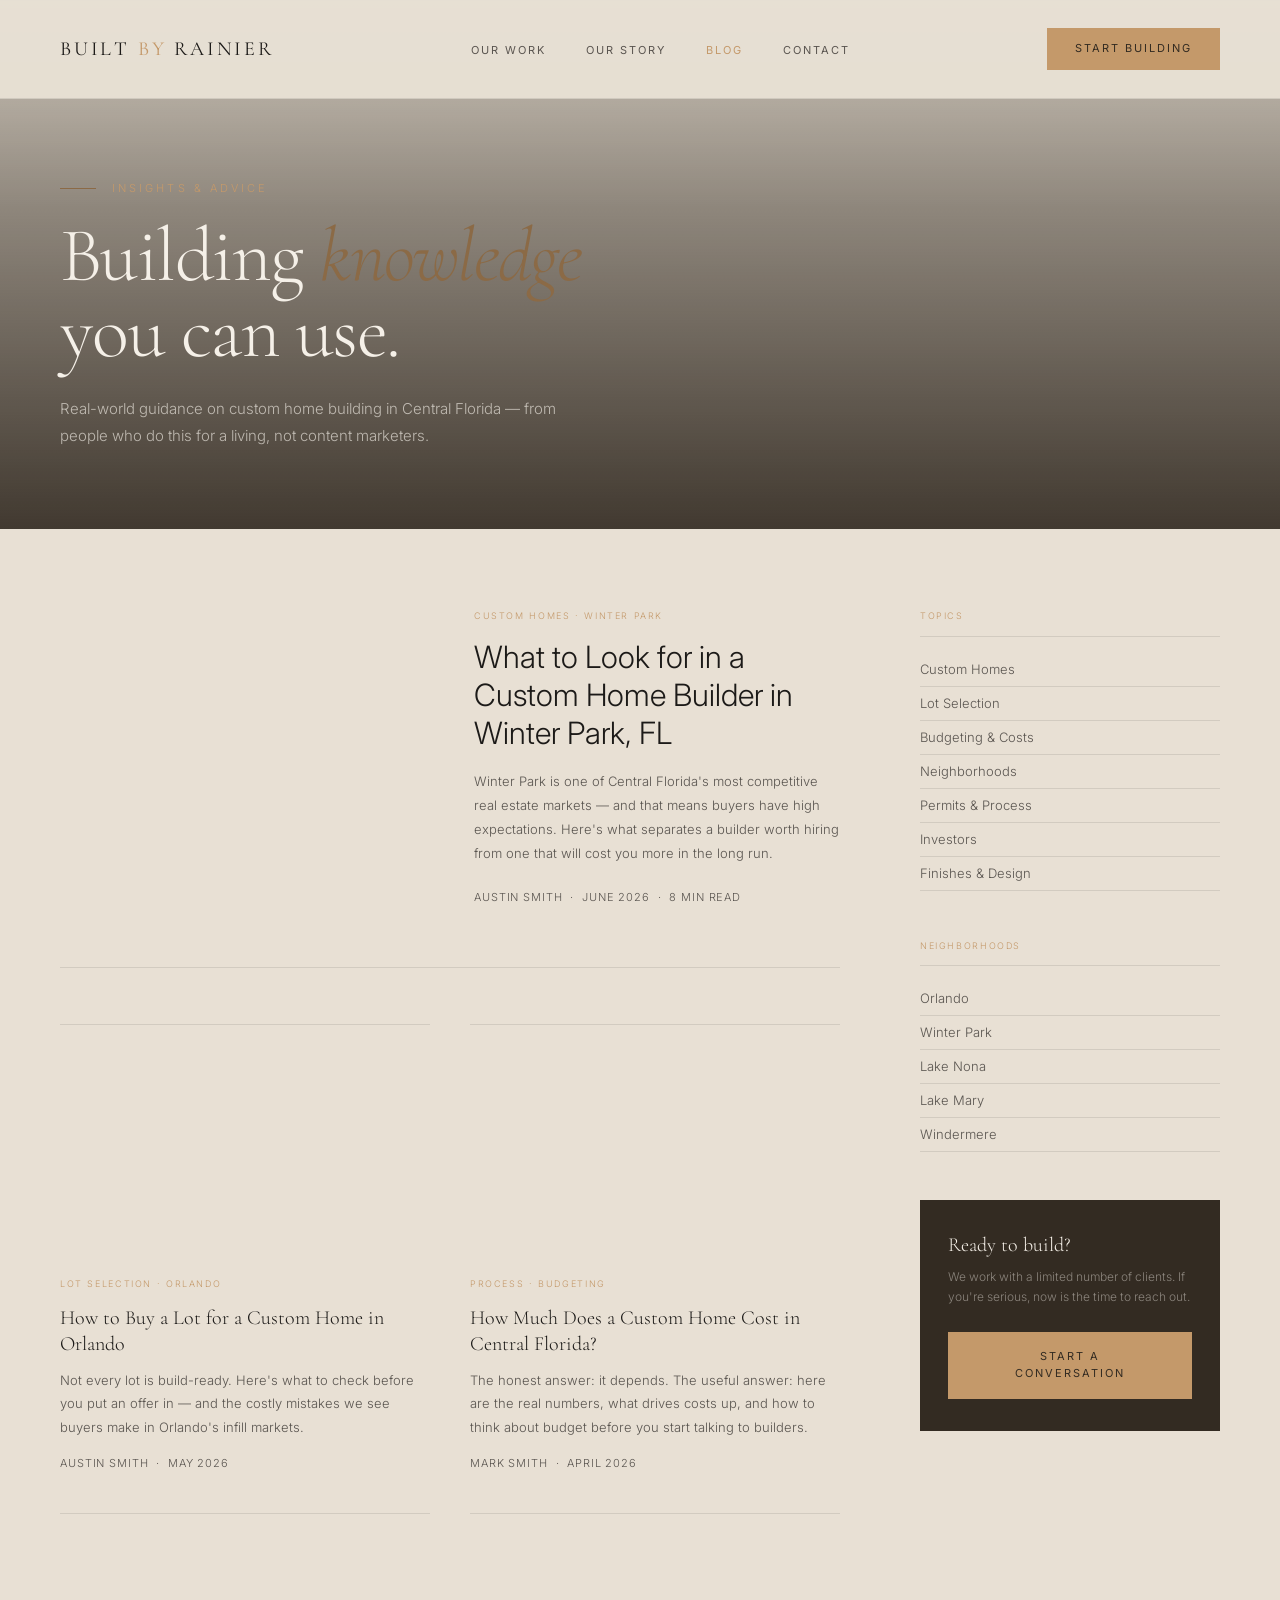
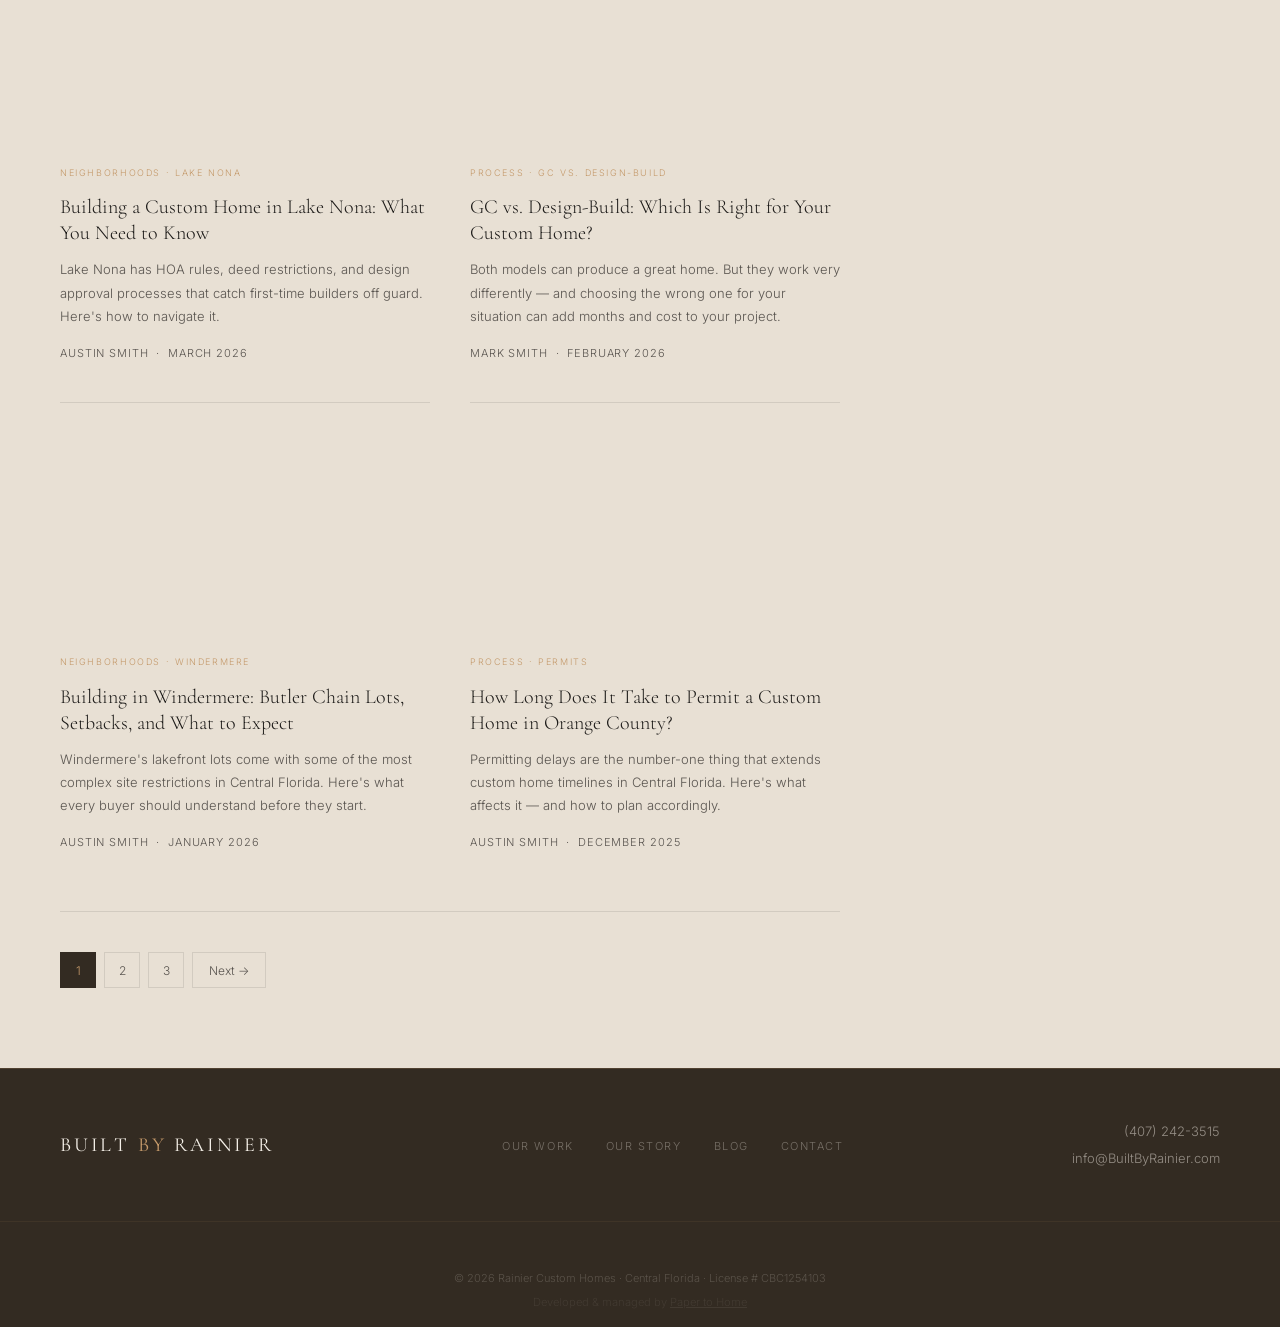
==== blog/index.html @ 2b61df4e "Footer credit: Developed & managed by Paper to Home Co-Authored-By: Claude Opus 5.5 <noreply@anthrop" ====
<!DOCTYPE html>
<html lang="en">
<head>
  <meta charset="UTF-8" />
  <meta name="robots" content="noindex" />
  <meta name="viewport" content="width=device-width, initial-scale=1.0" />
  <title>Blog | Rainier Custom Homes — Custom Home Building in Central Florida</title>
  <meta name="description" content="Expert insights on custom home building in Orlando, Winter Park, Lake Nona, Lake Mary, and Windermere. From lot selection to finish choices — real advice from real builders." />
  <link rel="preconnect" href="https://fonts.googleapis.com" />
  <link rel="preconnect" href="https://fonts.gstatic.com" crossorigin />
  <link href="https://fonts.googleapis.com/css2?family=Cormorant+Garamond:ital,wght@0,300;0,400;0,600;1,300;1,400&family=Inter:wght@300;400;500&display=swap" rel="stylesheet" />
  <link rel="stylesheet" href="../css/style.css" />
  <style>
    .hero-page {
      background-image:
        linear-gradient(to top,
          rgba(51,43,34,0.92) 0%,
          rgba(51,43,34,0.5) 60%,
          rgba(51,43,34,0.12) 100%),
        url('https://images.unsplash.com/photo-1583608205776-bfd35f0d9f83?auto=format&fit=crop&w=1920&q=80');
      min-height: 48vh;
    }

    /* Blog layout */
    .blog-main {
      background: var(--bg);
      padding: 80px 60px;
      display: grid;
      grid-template-columns: 1fr 300px;
      gap: 80px;
      align-items: start;
    }

    /* Posts */
    .post-featured {
      border-bottom: 1px solid var(--rule);
      padding-bottom: 60px;
      margin-bottom: 56px;
      display: grid;
      grid-template-columns: 1fr 1fr;
      gap: 48px;
      align-items: center;
    }

    .post-featured-img {
      aspect-ratio: 4/3;
      background-size: cover;
      background-position: center;
    }

    .post-cat {
      font-size: 9px;
      letter-spacing: .18em;
      text-transform: uppercase;
      color: var(--gold);
      margin-bottom: 14px;
    }

    .post-title {
      font-size: clamp(22px, 2.4vw, 32px);
      font-weight: 300;
      color: var(--ink);
      line-height: 1.25;
      margin-bottom: 16px;
      text-decoration: none;
      display: block;
      transition: color 0.2s;
    }

    .post-title:hover { color: var(--gold); }

    .post-excerpt {
      font-size: 13px;
      font-weight: 300;
      color: var(--ink-mid);
      line-height: 1.85;
      margin-bottom: 24px;
    }

    .post-meta {
      font-size: 11px;
      letter-spacing: .08em;
      text-transform: uppercase;
      color: var(--ink-mid);
    }

    /* Post grid */
    .posts-grid {
      display: grid;
      grid-template-columns: 1fr 1fr;
      gap: 40px;
    }

    .post-card {
      border-top: 1px solid var(--rule);
      padding-top: 24px;
    }

    .post-card-img {
      aspect-ratio: 16/9;
      background-size: cover;
      background-position: center;
      margin-bottom: 20px;
    }

    .post-card-title {
      font-size: 20px;
      font-weight: 300;
      color: var(--ink);
      line-height: 1.3;
      text-decoration: none;
      display: block;
      margin-bottom: 12px;
      font-family: 'Cormorant Garamond', serif;
      transition: color 0.2s;
    }

    .post-card-title:hover { color: var(--gold); }

    .post-card-excerpt {
      font-size: 13px;
      font-weight: 300;
      color: var(--ink-mid);
      line-height: 1.8;
      margin-bottom: 16px;
    }

    /* Sidebar */
    .sidebar {
      position: sticky;
      top: 100px;
    }

    .sidebar-section {
      margin-bottom: 48px;
    }

    .sidebar-label {
      font-size: 9px;
      letter-spacing: .18em;
      text-transform: uppercase;
      color: var(--gold);
      margin-bottom: 16px;
      padding-bottom: 12px;
      border-bottom: 1px solid var(--rule);
    }

    .sidebar-link {
      display: block;
      font-size: 13px;
      font-weight: 300;
      color: var(--ink-mid);
      text-decoration: none;
      line-height: 1;
      padding: 10px 0;
      border-bottom: 1px solid var(--rule);
      transition: color 0.2s;
    }

    .sidebar-link:hover { color: var(--gold); }

    .sidebar-cta {
      background: var(--dark);
      padding: 32px 28px;
    }

    .sidebar-cta p {
      font-size: 20px;
      font-weight: 300;
      font-family: 'Cormorant Garamond', serif;
      color: var(--ink-lt);
      line-height: 1.35;
      margin-bottom: 8px;
    }

    .sidebar-cta small {
      font-size: 12px;
      font-weight: 300;
      color: rgba(245,240,232,0.45);
      line-height: 1.7;
      display: block;
      margin-bottom: 24px;
    }

    /* Pagination */
    .pagination {
      display: flex;
      gap: 8px;
      margin-top: 60px;
      padding-top: 40px;
      border-top: 1px solid var(--rule);
    }

    .page-btn {
      width: 36px;
      height: 36px;
      display: flex;
      align-items: center;
      justify-content: center;
      font-size: 12px;
      font-family: 'Inter', sans-serif;
      border: 1px solid var(--rule);
      background: transparent;
      color: var(--ink-mid);
      cursor: pointer;
      text-decoration: none;
      transition: all 0.2s;
    }

    .page-btn.active,
    .page-btn:hover { background: var(--dark); color: var(--gold); border-color: var(--dark); }

    @media (max-width: 960px) {
      .blog-main { grid-template-columns: 1fr; padding: 60px 24px; gap: 60px; }
      .post-featured { grid-template-columns: 1fr; }
      .sidebar { position: static; }
    }

    @media (max-width: 600px) {
      .posts-grid { grid-template-columns: 1fr; }
    }
  </style>
</head>
<body>

  <!-- NAV -->
  <nav id="nav" class="solid">
    <a href="../index.html" class="nav-logo nav-logo--dark">Built <span>by</span> Rainier</a>
    <ul class="nav-links nav-links--dark">
      <li><a href="../work.html">Our Work</a></li>
      <li><a href="../story.html">Our Story</a></li>
      <li><a href="index.html" style="color:var(--gold);">Blog</a></li>
      <li><a href="../contact.html">Contact</a></li>
    </ul>
    <a href="../contact.html" class="nav-cta">Start Building</a>
  </nav>

  <!-- HERO -->
  <section class="hero-page">
    <p class="hero-eyebrow">Insights &amp; Advice</p>
    <h1 class="hero-headline">Building <em>knowledge</em><br />you can use.</h1>
    <p class="hero-sub" style="max-width:520px;">Real-world guidance on custom home building in Central Florida — from people who do this for a living, not content marketers.</p>
  </section>

  <!-- BLOG MAIN -->
  <div class="blog-main">
    <div class="posts-column">

      <!-- FEATURED POST -->
      <div class="post-featured">
        <div class="post-featured-img" style="background-image:url('https://images.unsplash.com/photo-1582268611958-ebfd161ef9cf?auto=format&fit=crop&w=800&q=80');"></div>
        <div>
          <p class="post-cat">Custom Homes · Winter Park</p>
          <a class="post-title" href="custom-home-builder-winter-park-florida.html">What to Look for in a Custom Home Builder in Winter Park, FL</a>
          <p class="post-excerpt">Winter Park is one of Central Florida's most competitive real estate markets — and that means buyers have high expectations. Here's what separates a builder worth hiring from one that will cost you more in the long run.</p>
          <p class="post-meta">Austin Smith &nbsp;·&nbsp; June 2026 &nbsp;·&nbsp; 8 min read</p>
        </div>
      </div>

      <!-- POST GRID -->
      <div class="posts-grid">

        <div class="post-card">
          <div class="post-card-img" style="background-image:url('https://images.unsplash.com/photo-1647579350687-d409523aabcc?auto=format&fit=crop&w=700&q=80');"></div>
          <p class="post-cat">Lot Selection · Orlando</p>
          <a class="post-card-title" href="how-to-buy-a-lot-for-custom-home-orlando.html">How to Buy a Lot for a Custom Home in Orlando</a>
          <p class="post-card-excerpt">Not every lot is build-ready. Here's what to check before you put an offer in — and the costly mistakes we see buyers make in Orlando's infill markets.</p>
          <p class="post-meta" style="font-size:11px; color:var(--ink-mid);">Austin Smith &nbsp;·&nbsp; May 2026</p>
        </div>

        <div class="post-card">
          <div class="post-card-img" style="background-image:url('https://images.unsplash.com/photo-1524431144429-03fdd30eee26?auto=format&fit=crop&w=700&q=80');"></div>
          <p class="post-cat">Process · Budgeting</p>
          <a class="post-card-title" href="how-much-does-custom-home-cost-central-florida.html">How Much Does a Custom Home Cost in Central Florida?</a>
          <p class="post-card-excerpt">The honest answer: it depends. The useful answer: here are the real numbers, what drives costs up, and how to think about budget before you start talking to builders.</p>
          <p class="post-meta" style="font-size:11px; color:var(--ink-mid);">Mark Smith &nbsp;·&nbsp; April 2026</p>
        </div>

        <div class="post-card">
          <div class="post-card-img" style="background-image:url('https://images.unsplash.com/photo-1583608205776-bfd35f0d9f83?auto=format&fit=crop&w=700&q=80');"></div>
          <p class="post-cat">Neighborhoods · Lake Nona</p>
          <a class="post-card-title" href="building-custom-home-lake-nona-florida.html">Building a Custom Home in Lake Nona: What You Need to Know</a>
          <p class="post-card-excerpt">Lake Nona has HOA rules, deed restrictions, and design approval processes that catch first-time builders off guard. Here's how to navigate it.</p>
          <p class="post-meta" style="font-size:11px; color:var(--ink-mid);">Austin Smith &nbsp;·&nbsp; March 2026</p>
        </div>

        <div class="post-card">
          <div class="post-card-img" style="background-image:url('https://images.unsplash.com/photo-1647579350413-a6ada4e480ed?auto=format&fit=crop&w=700&q=80');"></div>
          <p class="post-cat">Process · GC vs. Design-Build</p>
          <a class="post-card-title" href="gc-vs-design-build-custom-home-florida.html">GC vs. Design-Build: Which Is Right for Your Custom Home?</a>
          <p class="post-card-excerpt">Both models can produce a great home. But they work very differently — and choosing the wrong one for your situation can add months and cost to your project.</p>
          <p class="post-meta" style="font-size:11px; color:var(--ink-mid);">Mark Smith &nbsp;·&nbsp; February 2026</p>
        </div>

        <div class="post-card">
          <div class="post-card-img" style="background-image:url('https://images.unsplash.com/photo-1582268611958-ebfd161ef9cf?auto=format&fit=crop&w=700&q=80');"></div>
          <p class="post-cat">Neighborhoods · Windermere</p>
          <a class="post-card-title" href="custom-home-builder-windermere-florida.html">Building in Windermere: Butler Chain Lots, Setbacks, and What to Expect</a>
          <p class="post-card-excerpt">Windermere's lakefront lots come with some of the most complex site restrictions in Central Florida. Here's what every buyer should understand before they start.</p>
          <p class="post-meta" style="font-size:11px; color:var(--ink-mid);">Austin Smith &nbsp;·&nbsp; January 2026</p>
        </div>

        <div class="post-card">
          <div class="post-card-img" style="background-image:url('https://images.unsplash.com/photo-1647579350687-d409523aabcc?auto=format&fit=crop&w=700&q=80');"></div>
          <p class="post-cat">Process · Permits</p>
          <a class="post-card-title" href="custom-home-permit-timeline-orlando-florida.html">How Long Does It Take to Permit a Custom Home in Orange County?</a>
          <p class="post-card-excerpt">Permitting delays are the number-one thing that extends custom home timelines in Central Florida. Here's what affects it — and how to plan accordingly.</p>
          <p class="post-meta" style="font-size:11px; color:var(--ink-mid);">Austin Smith &nbsp;·&nbsp; December 2025</p>
        </div>

      </div>

      <!-- PAGINATION -->
      <div class="pagination">
        <a href="#" class="page-btn active">1</a>
        <a href="#" class="page-btn">2</a>
        <a href="#" class="page-btn">3</a>
        <a href="#" class="page-btn" style="width:auto; padding:0 16px;">Next →</a>
      </div>

    </div>

    <!-- SIDEBAR -->
    <aside class="sidebar">
      <div class="sidebar-section">
        <p class="sidebar-label">Topics</p>
        <a class="sidebar-link" href="#">Custom Homes</a>
        <a class="sidebar-link" href="#">Lot Selection</a>
        <a class="sidebar-link" href="#">Budgeting &amp; Costs</a>
        <a class="sidebar-link" href="#">Neighborhoods</a>
        <a class="sidebar-link" href="#">Permits &amp; Process</a>
        <a class="sidebar-link" href="#">Investors</a>
        <a class="sidebar-link" href="#">Finishes &amp; Design</a>
      </div>

      <div class="sidebar-section">
        <p class="sidebar-label">Neighborhoods</p>
        <a class="sidebar-link" href="#">Orlando</a>
        <a class="sidebar-link" href="#">Winter Park</a>
        <a class="sidebar-link" href="#">Lake Nona</a>
        <a class="sidebar-link" href="#">Lake Mary</a>
        <a class="sidebar-link" href="#">Windermere</a>
      </div>

      <div class="sidebar-cta">
        <p>Ready to build?</p>
        <small>We work with a limited number of clients. If you're serious, now is the time to reach out.</small>
        <a href="../contact.html" class="btn-gold" style="display:block; text-align:center;">Start a Conversation</a>
      </div>
    </aside>
  </div>

  <!-- FOOTER -->
  <footer>
    <div class="footer-brand">Built <span>by</span> Rainier</div>
    <ul class="footer-nav">
      <li><a href="../work.html">Our Work</a></li>
      <li><a href="../story.html">Our Story</a></li>
      <li><a href="index.html">Blog</a></li>
      <li><a href="../contact.html">Contact</a></li>
    </ul>
    <div class="footer-contact">
      <a href="tel:4072423515">(407) 242-3515</a>
      <a href="mailto:info@BuiltByRainier.com">info@BuiltByRainier.com</a>
    </div>
  </footer>
  <div style="background:var(--dark); padding:16px 60px; border-top:1px solid rgba(196,153,106,0.08);">
    <p class="footer-copy">© 2026 Rainier Custom Homes · Central Florida · License # CBC1254103</p>
    <p class="footer-copy" style="margin-top:6px; opacity:0.4; font-size:0.7rem;">Developed &amp; managed by <a href="https://www.papertohome.com" target="_blank" style="color:inherit;">Paper to Home</a></p>
  </div>

  <script>
    const nav = document.getElementById('nav');
    window.addEventListener('scroll', () => {
      if (nav.classList.contains('solid')) return;
      nav.classList.toggle('scrolled', window.scrollY > 60);
    });
  </script>

</body>
</html>
---- css/style.css ----
/* ============================================================
   BUILT BY RAINIER — Shared Stylesheet
   ============================================================ */

*, *::before, *::after { box-sizing: border-box; margin: 0; padding: 0; }

:root {
  --ink:        #1C1A18;
  --ink-mid:    #5A5550;
  --ink-dim:    #9A948E;
  --ink-lt:     #F5F0E8;
  --bg:         #E8E0D4;
  --bg-2:       #DDD5C8;
  --bg-3:       #CFC6B8;
  --dark:       #332B22;
  --dark-2:     #3B3229;
  --gold:       #C4996A;
  --gold-dim:   #8B6A46;
  --gold-lt:    #DDB98A;
  --rule:       rgba(28,26,24,0.1);
  --rule-gold:  rgba(196,153,106,0.2);
}

html { scroll-behavior: smooth; }

body {
  background: var(--bg);
  color: var(--ink);
  font-family: 'Inter', sans-serif;
  font-weight: 300;
  font-size: 16px;
  line-height: 1.6;
  -webkit-font-smoothing: antialiased;
}

/* ── TYPOGRAPHY ── */
h1, h2, h3, h4, blockquote {
  font-family: 'Cormorant Garamond', serif;
  font-weight: 300;
  line-height: 1.1;
}

em { font-style: italic; color: var(--gold-dim); }

/* ── BUTTONS ── */
.btn-gold {
  display: inline-block;
  font-family: 'Inter', sans-serif;
  font-size: 11px;
  font-weight: 400;
  letter-spacing: 0.18em;
  text-transform: uppercase;
  color: var(--dark);
  background: var(--gold);
  padding: 16px 36px;
  text-decoration: none;
  transition: background 0.2s;
}
.btn-gold:hover { background: var(--gold-lt); }

.btn-dark {
  display: inline-block;
  font-family: 'Inter', sans-serif;
  font-size: 11px;
  font-weight: 400;
  letter-spacing: 0.18em;
  text-transform: uppercase;
  color: var(--ink-lt);
  background: var(--dark);
  padding: 16px 36px;
  text-decoration: none;
  transition: background 0.2s;
}
.btn-dark:hover { background: var(--dark-2); }

.btn-outline-lt {
  display: inline-block;
  font-family: 'Inter', sans-serif;
  font-size: 11px;
  font-weight: 400;
  letter-spacing: 0.18em;
  text-transform: uppercase;
  color: rgba(245,240,232,0.75);
  border: 1px solid rgba(245,240,232,0.25);
  padding: 16px 36px;
  text-decoration: none;
  transition: all 0.2s;
}
.btn-outline-lt:hover { color: var(--ink-lt); border-color: rgba(245,240,232,0.6); }

.btn-outline-dk {
  display: inline-block;
  font-family: 'Inter', sans-serif;
  font-size: 11px;
  font-weight: 400;
  letter-spacing: 0.18em;
  text-transform: uppercase;
  color: var(--ink-mid);
  border: 1px solid var(--rule);
  padding: 16px 36px;
  text-decoration: none;
  transition: all 0.2s;
}
.btn-outline-dk:hover { color: var(--ink); border-color: rgba(28,26,24,0.4); }

/* ── NAV ── */
nav {
  position: fixed;
  top: 0; left: 0; right: 0;
  z-index: 100;
  display: flex;
  align-items: center;
  justify-content: space-between;
  padding: 28px 60px;
  background: transparent;
  transition: background 0.4s, border-color 0.4s;
}

nav.scrolled {
  background: rgba(232,224,212,0.97);
  border-bottom: 1px solid var(--rule);
  backdrop-filter: blur(10px);
}

nav.solid {
  background: rgba(232,224,212,0.97);
  border-bottom: 1px solid var(--rule);
}

.nav-logo {
  font-family: 'Cormorant Garamond', serif;
  font-size: 20px;
  font-weight: 400;
  letter-spacing: 0.14em;
  text-transform: uppercase;
  text-decoration: none;
  transition: color 0.4s;
}

.nav-logo--light { color: var(--ink-lt); }
.nav-logo--dark  { color: var(--ink); }
.nav-logo span   { color: var(--gold); }

nav.scrolled .nav-logo,
nav.solid .nav-logo { color: var(--ink); }

.nav-links {
  display: flex;
  gap: 40px;
  list-style: none;
}

.nav-links a {
  font-size: 11px;
  font-weight: 400;
  letter-spacing: 0.18em;
  text-transform: uppercase;
  text-decoration: none;
  transition: color 0.2s;
}

.nav-links--light a { color: rgba(245,240,232,0.7); }
.nav-links--dark a  { color: var(--ink-mid); }

nav.scrolled .nav-links a,
nav.solid .nav-links a { color: var(--ink-mid); }

.nav-links a:hover,
nav.scrolled .nav-links a:hover,
nav.solid .nav-links a:hover { color: var(--gold); }

.nav-links a.active { color: var(--gold); }

.nav-cta {
  font-family: 'Inter', sans-serif;
  font-size: 11px;
  font-weight: 400;
  letter-spacing: 0.18em;
  text-transform: uppercase;
  color: var(--dark);
  background: var(--gold);
  padding: 12px 28px;
  text-decoration: none;
  transition: background 0.2s;
}
.nav-cta:hover { background: var(--gold-lt); }

/* ── HERO — FULL VIEWPORT ── */
.hero-full {
  position: relative;
  min-height: 100vh;
  display: flex;
  flex-direction: column;
  justify-content: flex-end;
  padding: 0 60px 90px;
  overflow: hidden;
  background-size: cover;
  background-position: center;
}

/* ── HERO — PAGE (shorter, for inner pages) ── */
.hero-page {
  position: relative;
  padding: 180px 60px 80px;
  background-size: cover;
  background-position: center;
  overflow: hidden;
}

.hero-page-overlay {
  position: absolute;
  inset: 0;
  background: linear-gradient(135deg, rgba(51,43,34,0.85) 0%, rgba(51,43,34,0.5) 100%);
}

.hero-page-content { position: relative; }

.hero-eyebrow {
  font-family: 'Inter', sans-serif;
  font-size: 11px;
  letter-spacing: 0.28em;
  text-transform: uppercase;
  color: var(--gold);
  margin-bottom: 20px;
  display: flex;
  align-items: center;
  gap: 16px;
}

.hero-eyebrow::before {
  content: '';
  display: block;
  width: 36px;
  height: 1px;
  background: var(--gold-dim);
}

.hero-headline {
  font-size: clamp(48px, 6vw, 80px);
  font-weight: 300;
  line-height: 1.0;
  color: var(--ink-lt);
  max-width: 700px;
  margin-bottom: 24px;
  letter-spacing: -0.02em;
}

.hero-sub {
  font-size: 15px;
  font-weight: 300;
  color: rgba(245,240,232,0.65);
  max-width: 440px;
  line-height: 1.8;
}

/* ── SECTION LABELS ── */
.section-label {
  font-family: 'Inter', sans-serif;
  font-size: 11px;
  letter-spacing: 0.28em;
  text-transform: uppercase;
  color: var(--gold);
  margin-bottom: 20px;
  display: flex;
  align-items: center;
  gap: 16px;
}

.section-label::before {
  content: '';
  display: block;
  width: 36px;
  height: 1px;
  background: var(--gold-dim);
}

.section-label--dark { color: rgba(196,153,106,0.7); }
.section-label--dark::before { background: rgba(196,153,106,0.3); }

.section-headline {
  font-size: clamp(36px, 4vw, 56px);
  font-weight: 300;
  line-height: 1.1;
  color: var(--ink);
  margin-bottom: 20px;
}

.section-headline--lt { color: var(--ink-lt); }

/* ── STATS BAR ── */
.stats-bar {
  background: var(--dark);
  padding: 52px 60px;
  display: grid;
  grid-template-columns: repeat(4, 1fr);
  border-bottom: 1px solid var(--rule-gold);
}

.stat {
  padding: 0 48px;
  border-right: 1px solid rgba(196,153,106,0.12);
}
.stat:first-child { padding-left: 0; }
.stat:last-child  { border-right: none; }

.stat-number {
  font-family: 'Cormorant Garamond', serif;
  font-size: 56px;
  font-weight: 300;
  color: var(--ink-lt);
  line-height: 1;
  margin-bottom: 8px;
}

.stat-number span { color: var(--gold); }

.stat-label {
  font-family: 'Inter', sans-serif;
  font-size: 11px;
  font-weight: 300;
  letter-spacing: 0.18em;
  text-transform: uppercase;
  color: rgba(245,240,232,0.35);
}

/* ── PROJECT CARDS ── */
.projects-grid {
  display: grid;
  grid-template-columns: repeat(3, 1fr);
  gap: 2px;
}

.project-card {
  background: var(--bg);
  overflow: hidden;
  transition: transform 0.3s, box-shadow 0.3s;
}
.project-card:hover {
  transform: translateY(-4px);
  box-shadow: 0 20px 60px rgba(51,43,34,0.15);
}

.project-img {
  height: 240px;
  background-size: cover;
  background-position: center;
  position: relative;
}

.project-img-overlay {
  position: absolute;
  inset: 0;
  background: linear-gradient(to top, rgba(51,43,34,0.6) 0%, transparent 55%);
}

.project-img-status {
  position: absolute;
  top: 20px;
  left: 20px;
  font-family: 'Inter', sans-serif;
  font-size: 10px;
  letter-spacing: 0.2em;
  text-transform: uppercase;
  color: var(--gold-lt);
  background: rgba(51,43,34,0.75);
  padding: 6px 14px;
  backdrop-filter: blur(4px);
}

.project-body { padding: 32px 36px 36px; }

.project-location {
  font-size: 28px;
  font-weight: 400;
  color: var(--ink);
  margin-bottom: 6px;
  line-height: 1.1;
}

.project-detail {
  font-family: 'Inter', sans-serif;
  font-size: 13px;
  font-weight: 300;
  color: var(--ink-dim);
  margin-bottom: 24px;
}

.project-price {
  display: flex;
  align-items: baseline;
  gap: 10px;
  padding-top: 20px;
  border-top: 1px solid var(--rule);
}

.project-price-num {
  font-size: 34px;
  font-weight: 300;
  color: var(--ink);
}

.project-price-label {
  font-family: 'Inter', sans-serif;
  font-size: 10px;
  letter-spacing: 0.18em;
  text-transform: uppercase;
  color: var(--ink-dim);
}

/* ── PILLARS ── */
.pillars {
  background: var(--dark);
  padding: 100px 60px;
  display: grid;
  grid-template-columns: repeat(3, 1fr);
}

.pillar {
  padding: 0 56px;
  border-right: 1px solid rgba(196,153,106,0.1);
}
.pillar:first-child { padding-left: 0; }
.pillar:last-child  { border-right: none; padding-right: 0; }

.pillar-num {
  font-family: 'Cormorant Garamond', serif;
  font-size: 48px;
  font-weight: 300;
  color: rgba(196,153,106,0.2);
  line-height: 1;
  margin-bottom: 20px;
}

.pillar h4 {
  font-family: 'Cormorant Garamond', serif;
  font-size: 24px;
  font-weight: 400;
  color: var(--ink-lt);
  margin-bottom: 14px;
}

.pillar p {
  font-family: 'Inter', sans-serif;
  font-size: 14px;
  font-weight: 300;
  color: rgba(245,240,232,0.5);
  line-height: 1.8;
}

/* ── INVESTOR QUIET ── */
.investor-quiet {
  background: var(--bg-3);
  padding: 40px 60px;
  display: flex;
  align-items: center;
  justify-content: space-between;
  gap: 48px;
}

.investor-quiet p {
  font-family: 'Inter', sans-serif;
  font-size: 14px;
  font-weight: 300;
  color: var(--ink-mid);
  max-width: 580px;
  line-height: 1.75;
}

.investor-quiet strong { color: var(--ink); font-weight: 400; }

/* ── FOOTER ── */
footer {
  background: var(--dark);
  padding: 52px 60px;
  display: flex;
  justify-content: space-between;
  align-items: center;
  border-top: 1px solid var(--rule-gold);
}

.footer-brand {
  font-family: 'Cormorant Garamond', serif;
  font-size: 20px;
  font-weight: 400;
  letter-spacing: 0.14em;
  text-transform: uppercase;
  color: var(--ink-lt);
}
.footer-brand span { color: var(--gold); }

.footer-nav {
  display: flex;
  gap: 32px;
  list-style: none;
}

.footer-nav a {
  font-family: 'Inter', sans-serif;
  font-size: 11px;
  font-weight: 300;
  letter-spacing: 0.14em;
  text-transform: uppercase;
  color: rgba(245,240,232,0.35);
  text-decoration: none;
  transition: color 0.2s;
}
.footer-nav a:hover { color: var(--gold); }

.footer-contact {
  display: flex;
  flex-direction: column;
  align-items: flex-end;
  gap: 6px;
}

.footer-contact a {
  font-family: 'Inter', sans-serif;
  font-size: 13px;
  font-weight: 300;
  color: rgba(245,240,232,0.5);
  text-decoration: none;
  transition: color 0.2s;
}
.footer-contact a:hover { color: var(--gold); }

.footer-copy {
  font-family: 'Inter', sans-serif;
  font-size: 11px;
  font-weight: 300;
  color: rgba(245,240,232,0.2);
  margin-top: 32px;
  text-align: center;
  padding-bottom: 0;
}

/* ── CONTACT FORM ── */
.contact-field {
  display: flex;
  flex-direction: column;
  gap: 8px;
}

.contact-field label {
  font-family: 'Inter', sans-serif;
  font-size: 10px;
  letter-spacing: 0.22em;
  text-transform: uppercase;
  color: var(--gold-dim);
}

.contact-field input,
.contact-field textarea,
.contact-field select {
  background: var(--bg-2);
  border: 1px solid var(--rule);
  padding: 14px 18px;
  font-family: 'Inter', sans-serif;
  font-size: 14px;
  font-weight: 300;
  color: var(--ink);
  outline: none;
  transition: border-color 0.2s;
  appearance: none;
  width: 100%;
}

.contact-field input:focus,
.contact-field textarea:focus,
.contact-field select:focus { border-color: var(--gold-dim); }

.contact-field textarea { height: 120px; resize: none; }

/* ── RESPONSIVE ── */
@media (max-width: 960px) {
  nav { padding: 20px 24px; }
  nav .nav-links { display: none; }
  nav .nav-cta { display: none; }

  .hero-full  { padding: 0 24px 60px; }
  .hero-page  { padding: 140px 24px 60px; }

  .stats-bar {
    grid-template-columns: repeat(2, 1fr);
    padding: 48px 24px;
    gap: 40px;
  }
  .stat { padding: 0; border-right: none; }

  .pillars {
    grid-template-columns: 1fr;
    padding: 60px 24px;
    gap: 40px;
  }
  .pillar {
    padding: 0 0 40px 0;
    border-right: none;
    border-bottom: 1px solid rgba(196,153,106,0.1);
  }
  .pillar:last-child { border-bottom: none; padding-bottom: 0; }

  .projects-grid { grid-template-columns: 1fr; }

  .investor-quiet { flex-direction: column; padding: 40px 24px; }

  footer {
    flex-direction: column;
    gap: 32px;
    text-align: center;
    padding: 40px 24px;
  }
  .footer-contact { align-items: center; }
  .footer-nav { flex-wrap: wrap; justify-content: center; }
}
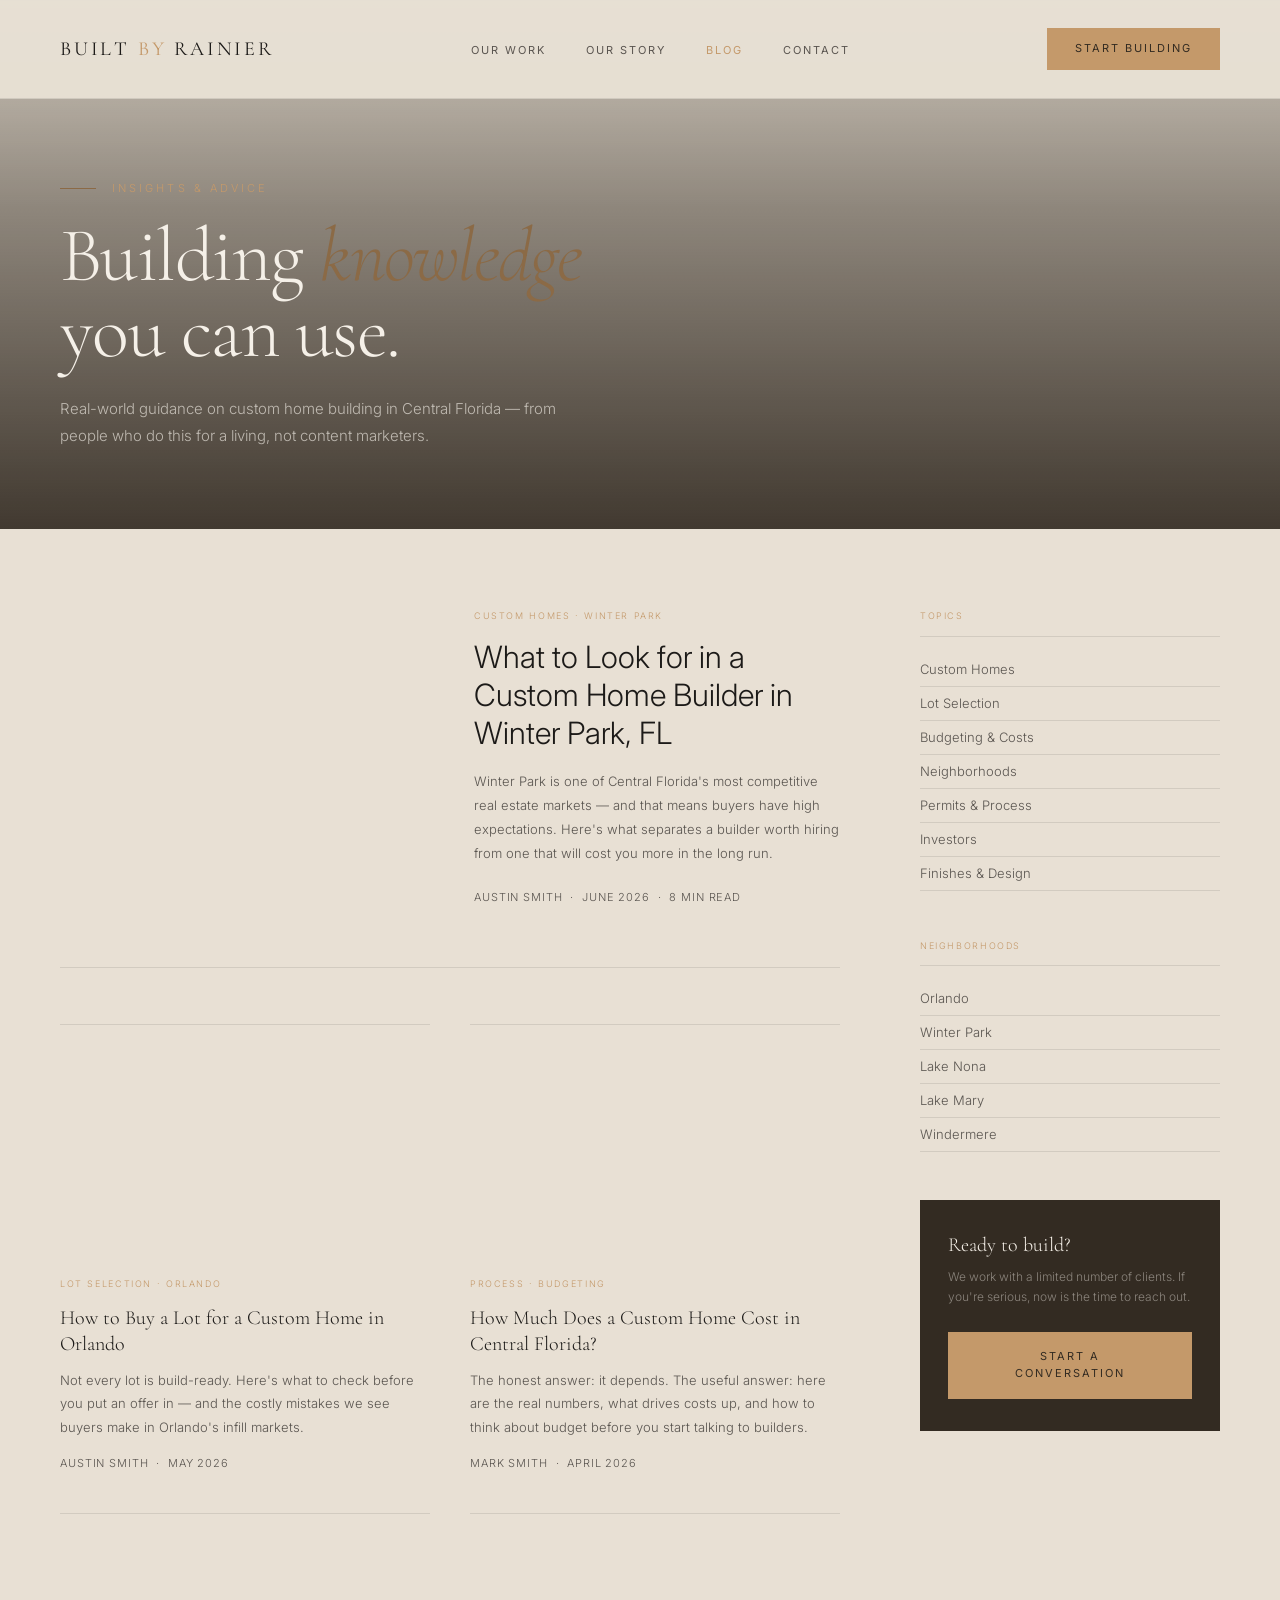
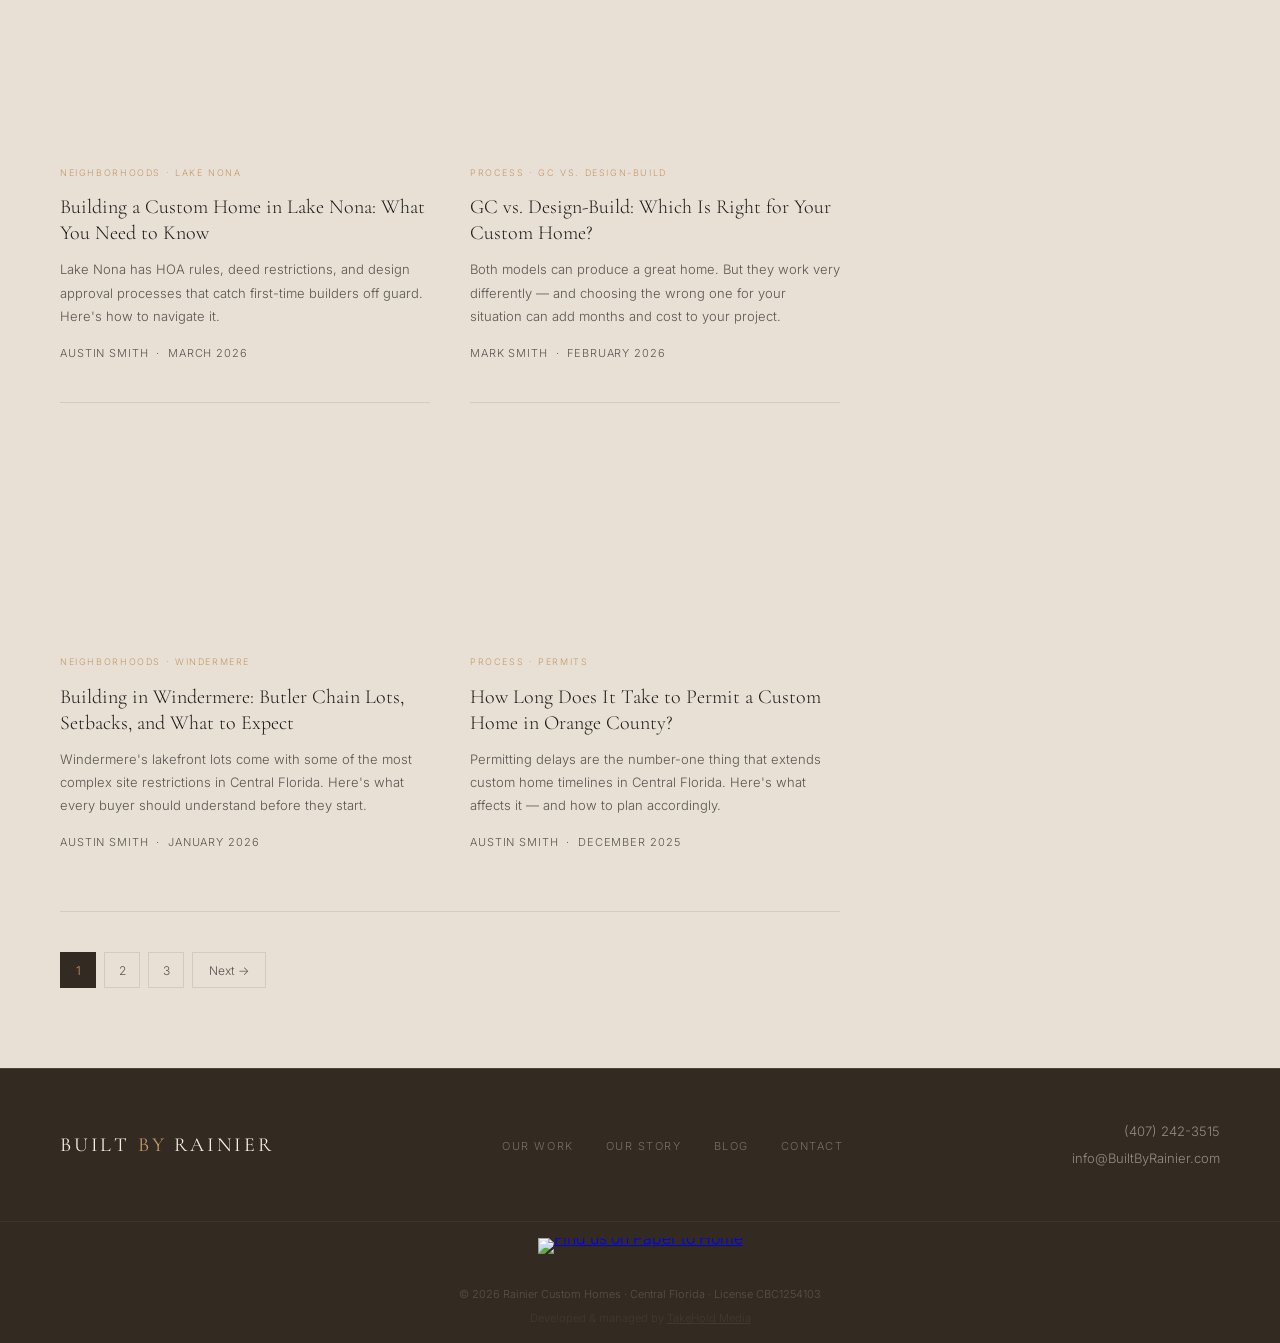
==== commit 59319bbb: "Find us on Paper to Home badge in the footer, linking to the listing; real license number in place o" ====
--- a/blog/index.html
+++ b/blog/index.html
@@ -2,7 +2,6 @@
 <html lang="en">
 <head>
   <meta charset="UTF-8" />
-  <meta name="robots" content="noindex" />
   <meta name="viewport" content="width=device-width, initial-scale=1.0" />
   <title>Blog | Rainier Custom Homes — Custom Home Building in Central Florida</title>
   <meta name="description" content="Expert insights on custom home building in Orlando, Winter Park, Lake Nona, Lake Mary, and Windermere. From lot selection to finish choices — real advice from real builders." />
@@ -365,8 +364,9 @@
     </div>
   </footer>
   <div style="background:var(--dark); padding:16px 60px; border-top:1px solid rgba(196,153,106,0.08);">
-    <p class="footer-copy">© 2026 Rainier Custom Homes · Central Florida · License # CBC1254103</p>
-    <p class="footer-copy" style="margin-top:6px; opacity:0.4; font-size:0.7rem;">Developed &amp; managed by <a href="https://www.papertohome.com" target="_blank" style="color:inherit;">Paper to Home</a></p>
+    <a href="https://www.papertohome.com/contractors/brevard/rainier-construction-inc" title="Rainier Custom Homes on Paper to Home" style="display:block;width:max-content;line-height:0;margin:0 auto 10px"><img src="https://www.papertohome.com/dir-assets/badge.svg" alt="Find us on Paper to Home" width="143" height="40" loading="lazy"></a>
+    <p class="footer-copy">© 2026 Rainier Custom Homes · Central Florida · License CBC1254103</p>
+    <p class="footer-copy" style="margin-top:6px; opacity:0.4; font-size:0.7rem;">Developed &amp; managed by <a href="https://takeholdmedia.com" target="_blank" style="color:inherit;">TakeHold Media</a></p>
   </div>
 
   <script>
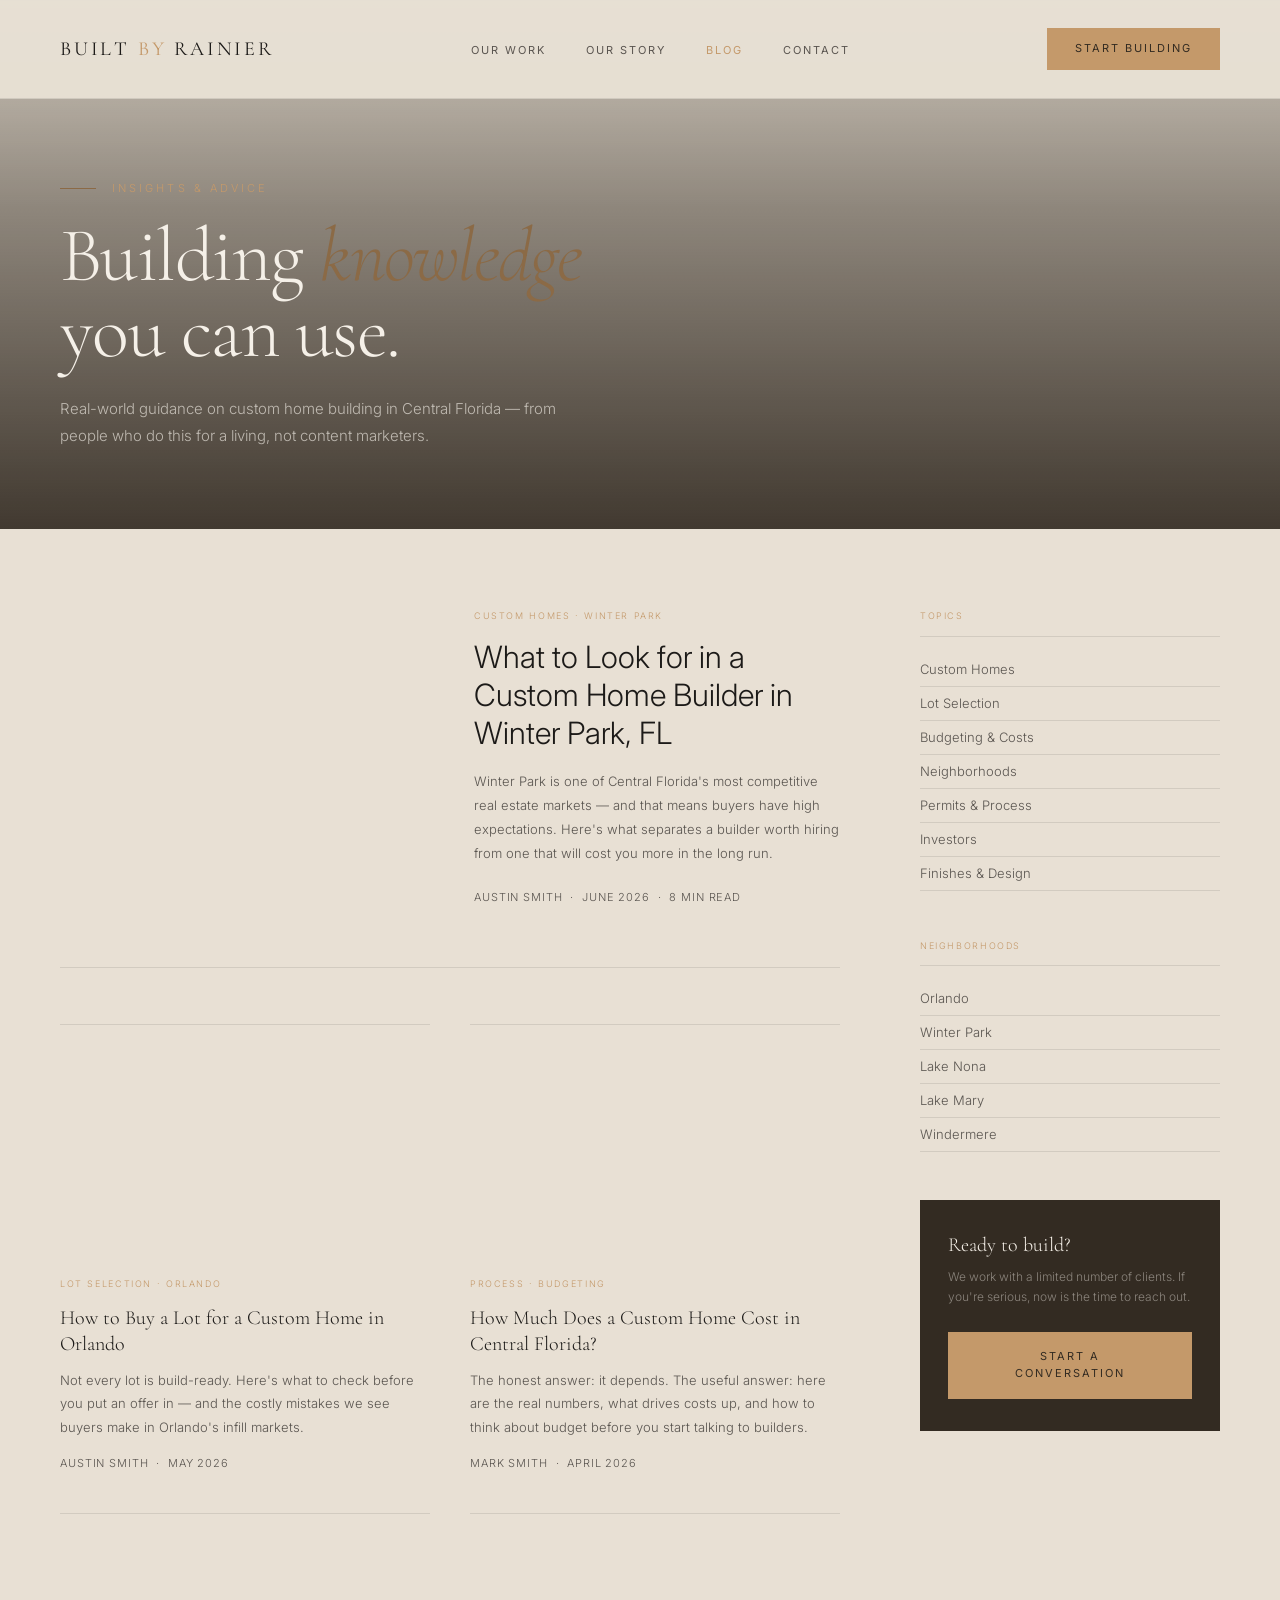
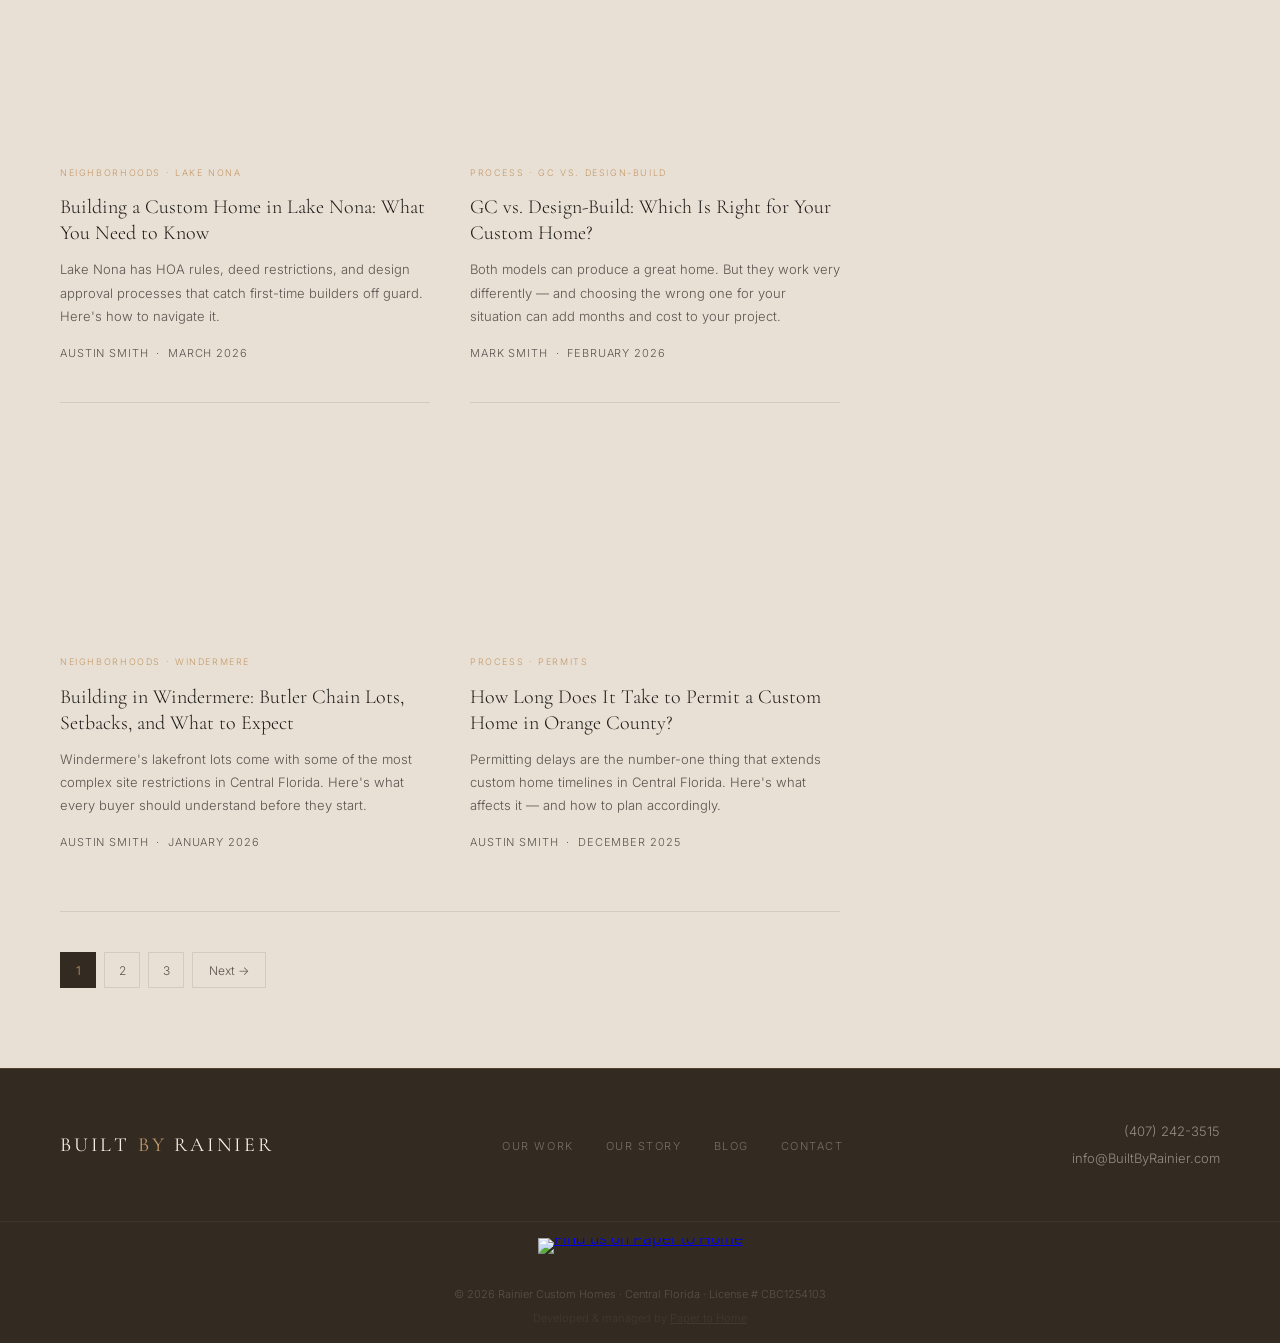
==== commit eb5949b0: "Find us on Paper to Home badge in the footer, linking to the listing Co-Authored-By: Claude Opus 5.5" ====
--- a/blog/index.html
+++ b/blog/index.html
@@ -2,6 +2,7 @@
 <html lang="en">
 <head>
   <meta charset="UTF-8" />
+  <meta name="robots" content="noindex" />
   <meta name="viewport" content="width=device-width, initial-scale=1.0" />
   <title>Blog | Rainier Custom Homes — Custom Home Building in Central Florida</title>
   <meta name="description" content="Expert insights on custom home building in Orlando, Winter Park, Lake Nona, Lake Mary, and Windermere. From lot selection to finish choices — real advice from real builders." />
@@ -365,8 +366,8 @@
   </footer>
   <div style="background:var(--dark); padding:16px 60px; border-top:1px solid rgba(196,153,106,0.08);">
     <a href="https://www.papertohome.com/contractors/brevard/rainier-construction-inc" title="Rainier Custom Homes on Paper to Home" style="display:block;width:max-content;line-height:0;margin:0 auto 10px"><img src="https://www.papertohome.com/dir-assets/badge.svg" alt="Find us on Paper to Home" width="143" height="40" loading="lazy"></a>
-    <p class="footer-copy">© 2026 Rainier Custom Homes · Central Florida · License CBC1254103</p>
-    <p class="footer-copy" style="margin-top:6px; opacity:0.4; font-size:0.7rem;">Developed &amp; managed by <a href="https://takeholdmedia.com" target="_blank" style="color:inherit;">TakeHold Media</a></p>
+    <p class="footer-copy">© 2026 Rainier Custom Homes · Central Florida · License # CBC1254103</p>
+    <p class="footer-copy" style="margin-top:6px; opacity:0.4; font-size:0.7rem;">Developed &amp; managed by <a href="https://www.papertohome.com" target="_blank" style="color:inherit;">Paper to Home</a></p>
   </div>
 
   <script>
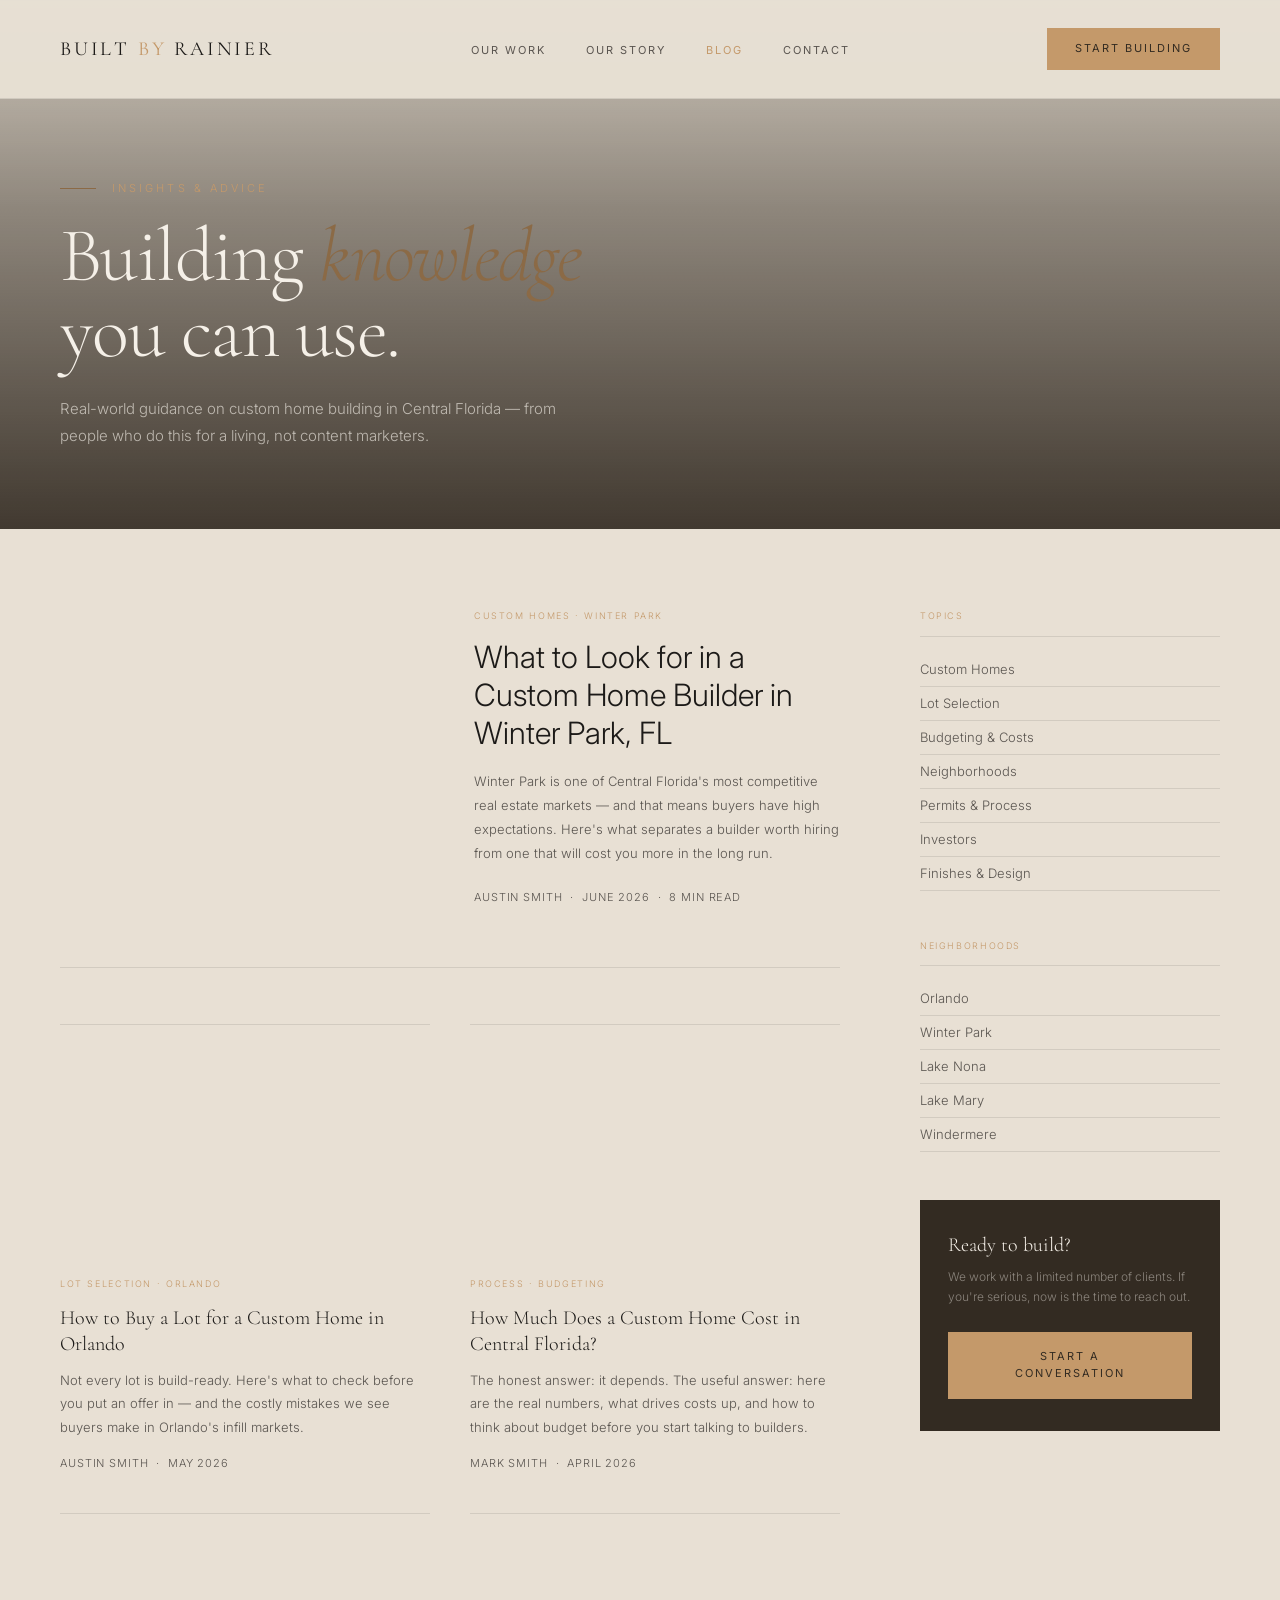
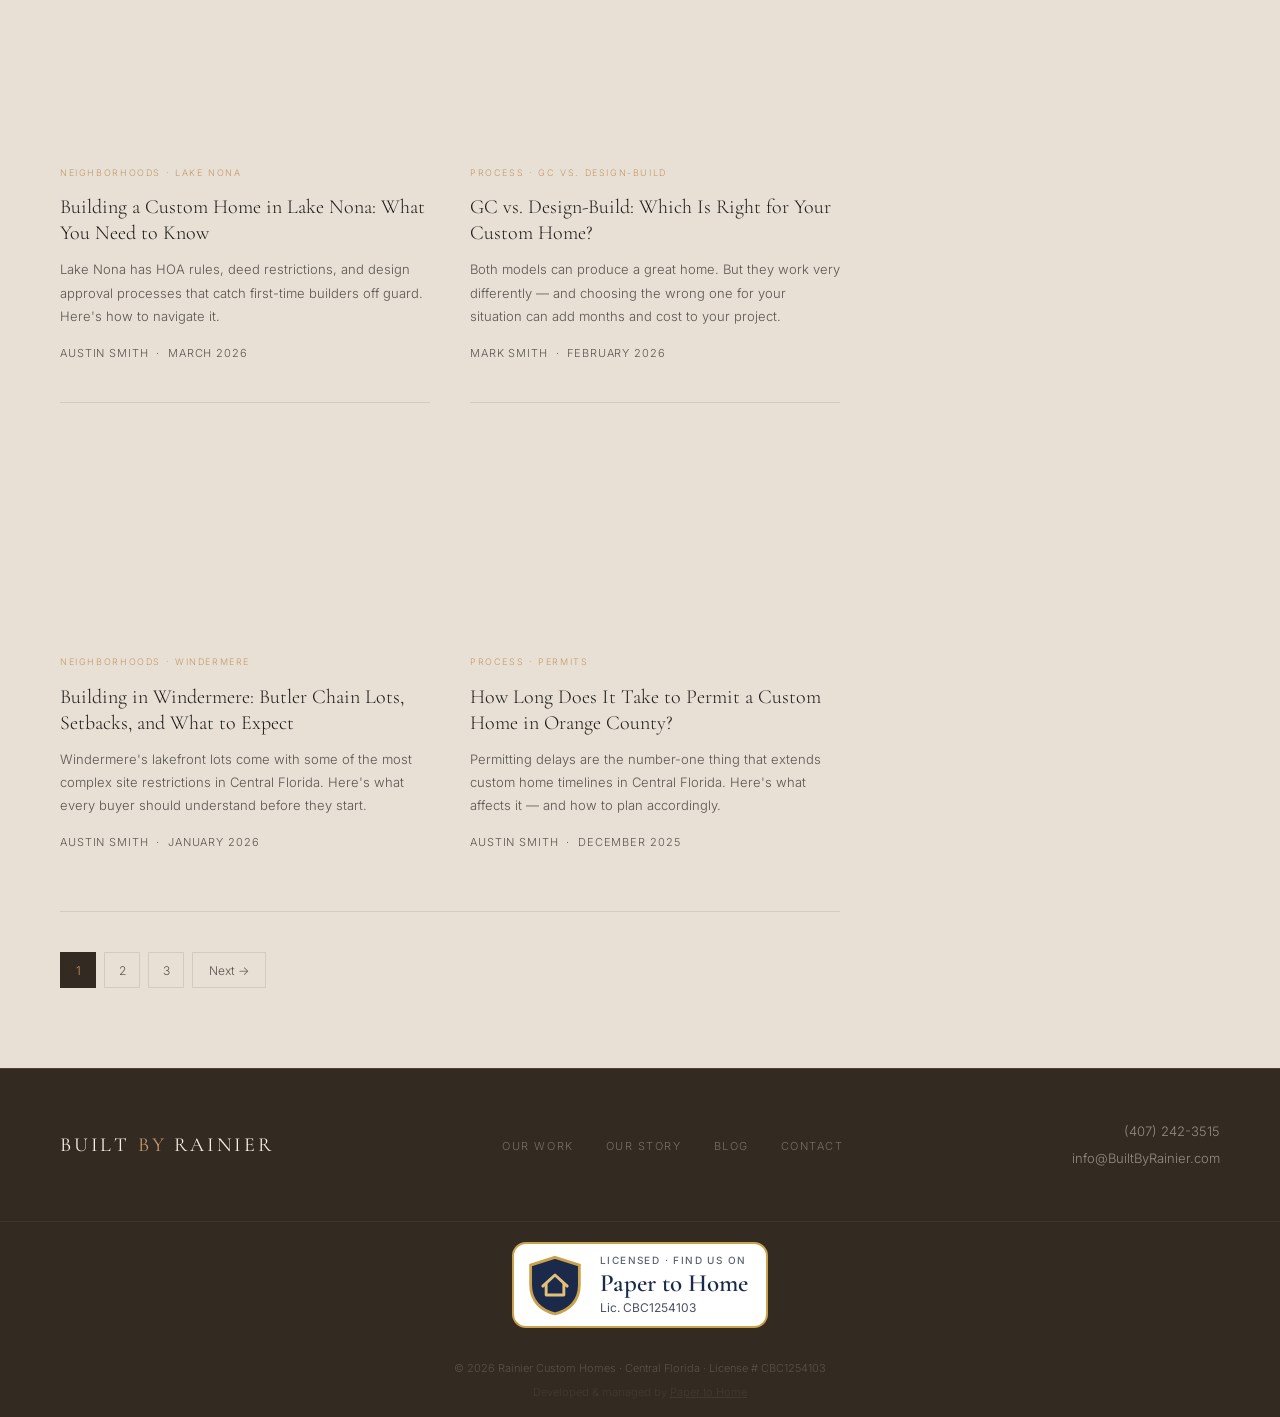
==== commit c737ae0b: "Badge D: Licensed · Find us on Paper to Home, with CBC1254103 Replaces the old footer badge image on" ====
--- a/blog/index.html
+++ b/blog/index.html
@@ -365,7 +365,7 @@
     </div>
   </footer>
   <div style="background:var(--dark); padding:16px 60px; border-top:1px solid rgba(196,153,106,0.08);">
-    <a href="https://www.papertohome.com/contractors/brevard/rainier-construction-inc" title="Rainier Custom Homes on Paper to Home" style="display:block;width:max-content;line-height:0;margin:0 auto 10px"><img src="https://www.papertohome.com/dir-assets/badge.svg" alt="Find us on Paper to Home" width="143" height="40" loading="lazy"></a>
+    <div class="p2h-badge-wrap"><a class="p2h-badge" href="https://www.papertohome.com/contractors/brevard/rainier-construction-inc" title="Rainier Construction Inc on Paper to Home" aria-label="Licensed, find us on Paper to Home. License CBC1254103"><svg viewBox="0 0 56 56" aria-hidden="true"><path d="M28 3 50 10v18c0 14-9 23-22 26C15 51 6 42 6 28V10Z" fill="#1B2A4A" stroke="#C9A24B" stroke-width="2.5"/><g transform="translate(28 27)" fill="none" stroke="#E2C07A" stroke-width="2.6" stroke-linecap="round" stroke-linejoin="round"><path d="M-11 2 0 -8l11 10"/><path d="M-8 0v10h16V0"/></g></svg><span class="p2h-badge-text"><span class="p2h-badge-kicker">Licensed · Find us on</span><span class="p2h-badge-name">Paper to Home</span><span class="p2h-badge-lic">Lic. CBC1254103</span></span></a></div>
     <p class="footer-copy">© 2026 Rainier Custom Homes · Central Florida · License # CBC1254103</p>
     <p class="footer-copy" style="margin-top:6px; opacity:0.4; font-size:0.7rem;">Developed &amp; managed by <a href="https://www.papertohome.com" target="_blank" style="color:inherit;">Paper to Home</a></p>
   </div>
--- a/css/style.css
+++ b/css/style.css
@@ -533,6 +533,46 @@
   padding-bottom: 0;
 }
 
+/* ── PAPER TO HOME BADGE (Badge D) ── */
+.p2h-badge {
+  display: inline-flex;
+  align-items: center;
+  gap: 14px;
+  max-width: 100%;
+  box-sizing: border-box;
+  background: #FFFFFF;
+  border: 2.5px solid #C9A24B;
+  border-radius: 14px;
+  padding: 10px 18px 10px 10px;
+  text-decoration: none;
+  line-height: 1.15;
+  transition: box-shadow 0.2s;
+}
+.p2h-badge:hover { box-shadow: 0 0 0 3px rgba(201,162,75,0.3); }
+.p2h-badge svg { width: 62px; height: 62px; flex: 0 0 auto; }
+.p2h-badge-text { display: flex; flex-direction: column; gap: 3px; text-align: left; }
+.p2h-badge-kicker {
+  font-family: 'Inter', sans-serif;
+  font-size: 10px;
+  font-weight: 500;
+  letter-spacing: 0.14em;
+  text-transform: uppercase;
+  color: #5A6275;
+}
+.p2h-badge-name {
+  font-family: 'Cormorant Garamond', serif;
+  font-size: 25px;
+  font-weight: 600;
+  color: #1B2A4A;
+}
+.p2h-badge-lic {
+  font-family: 'Inter', sans-serif;
+  font-size: 12px;
+  font-weight: 400;
+  color: #4A5163;
+}
+.p2h-badge-wrap { text-align: center; margin: 4px 0 14px; }
+
 /* ── CONTACT FORM ── */
 .contact-field {
   display: flex;
@@ -610,4 +650,9 @@
   }
   .footer-contact { align-items: center; }
   .footer-nav { flex-wrap: wrap; justify-content: center; }
-}
+  .p2h-badge { gap: 10px; padding: 8px 14px 8px 8px; }
+  .p2h-badge svg { width: 46px; height: 46px; }
+  .p2h-badge-kicker { font-size: 9px; }
+  .p2h-badge-name { font-size: 21px; }
+  .p2h-badge-lic { font-size: 11px; }
+}
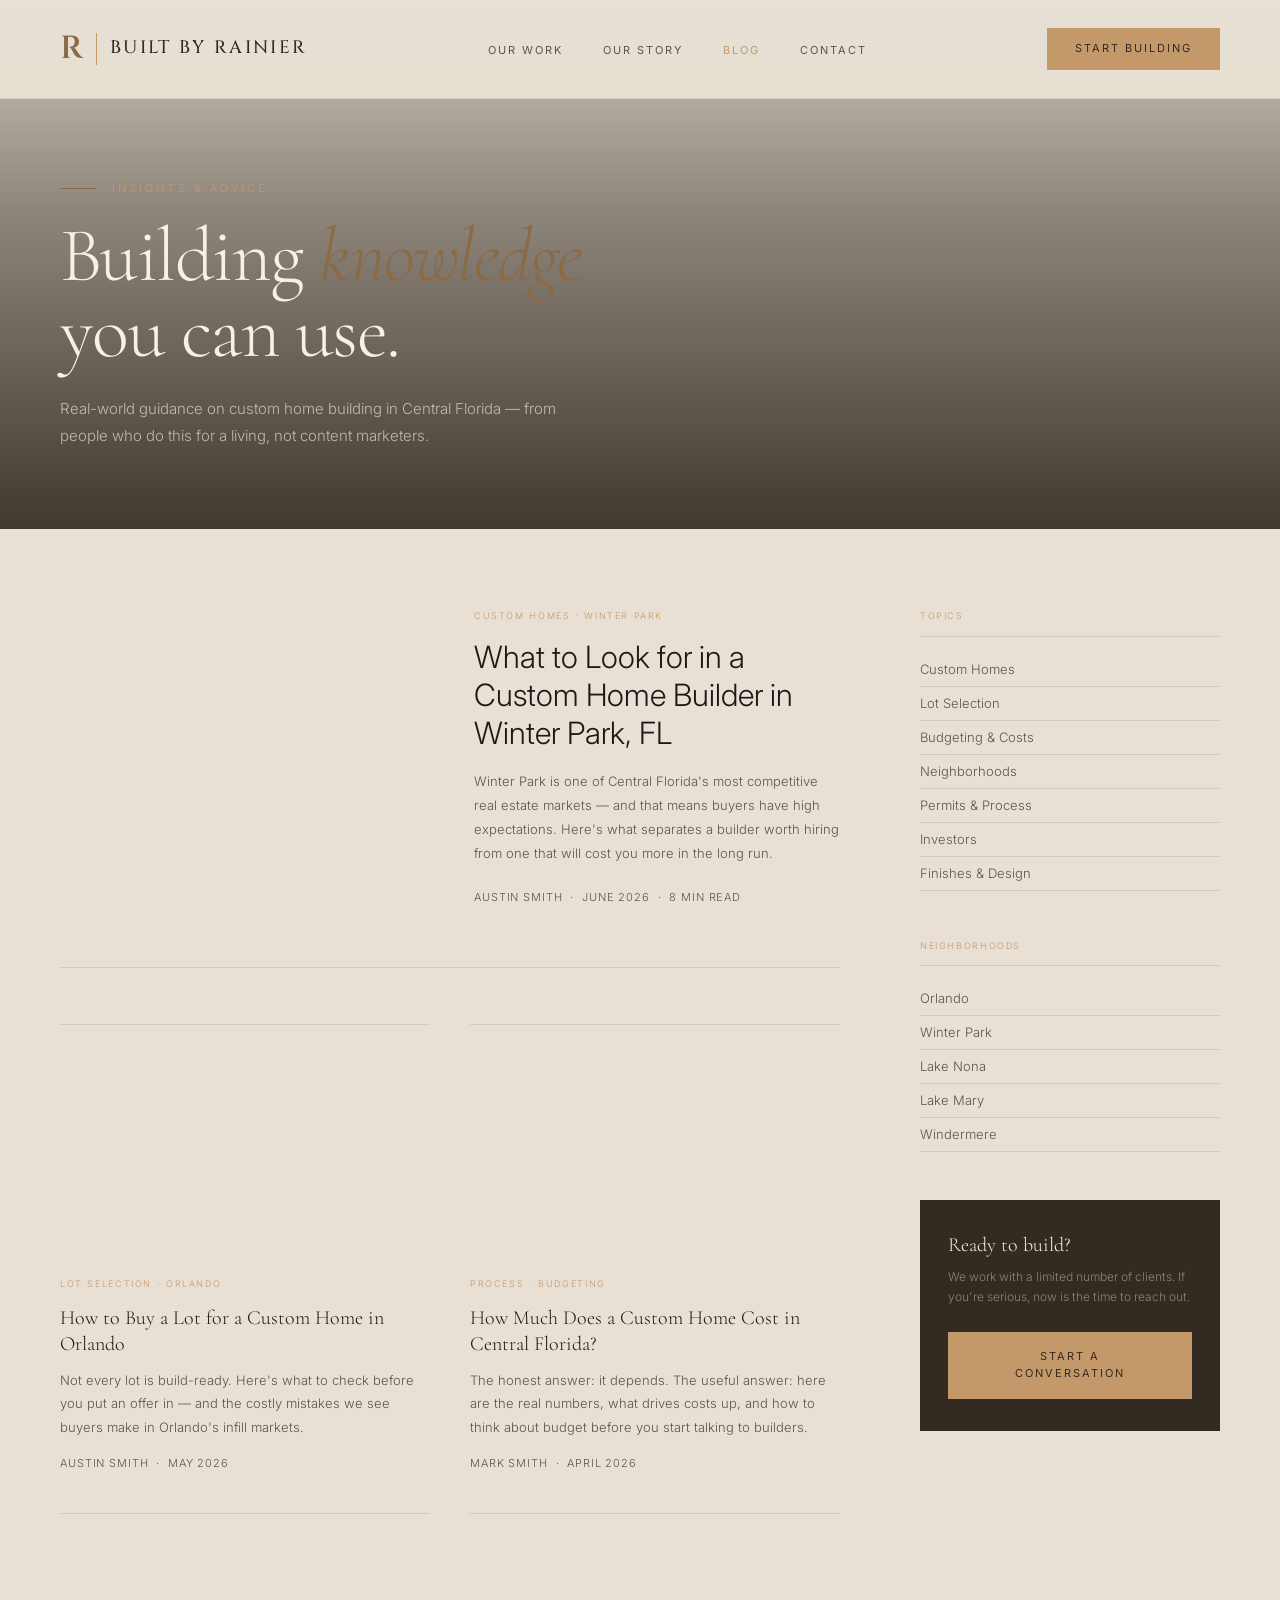
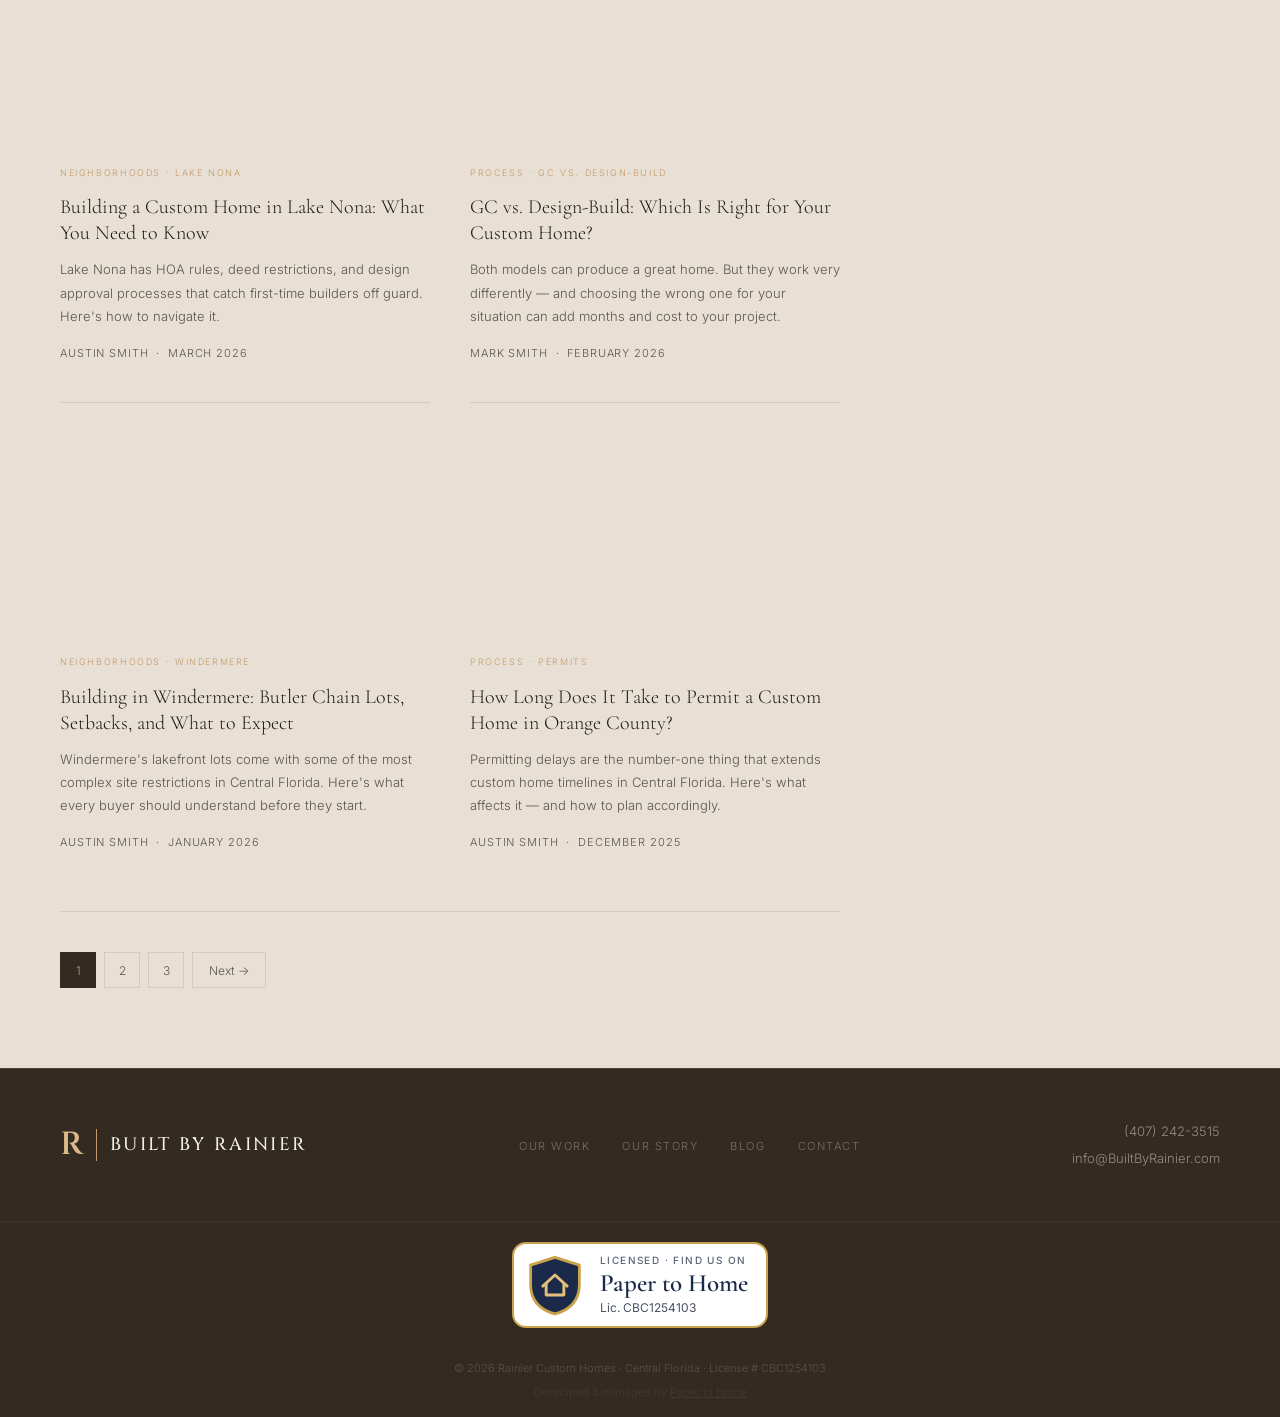
==== commit 1a2db228: "New logo in header and footer: R mark + Built By Rainier wordmark (Cinzel); dark colors on the cream" ====
--- a/blog/index.html
+++ b/blog/index.html
@@ -8,7 +8,7 @@
   <meta name="description" content="Expert insights on custom home building in Orlando, Winter Park, Lake Nona, Lake Mary, and Windermere. From lot selection to finish choices — real advice from real builders." />
   <link rel="preconnect" href="https://fonts.googleapis.com" />
   <link rel="preconnect" href="https://fonts.gstatic.com" crossorigin />
-  <link href="https://fonts.googleapis.com/css2?family=Cormorant+Garamond:ital,wght@0,300;0,400;0,600;1,300;1,400&family=Inter:wght@300;400;500&display=swap" rel="stylesheet" />
+  <link href="https://fonts.googleapis.com/css2?family=Cormorant+Garamond:ital,wght@0,300;0,400;0,600;1,300;1,400&family=Inter:wght@300;400;500&family=Cinzel:wght@500;600&display=swap" rel="stylesheet" />
   <link rel="stylesheet" href="../css/style.css" />
   <style>
     .hero-page {
@@ -225,7 +225,7 @@
 
   <!-- NAV -->
   <nav id="nav" class="solid">
-    <a href="../index.html" class="nav-logo nav-logo--dark">Built <span>by</span> Rainier</a>
+    <a href="../index.html" class="nav-logo nav-logo--dark" aria-label="Built By Rainier home"><span class="logo-r">R</span><span class="logo-word">Built By Rainier</span></a>
     <ul class="nav-links nav-links--dark">
       <li><a href="../work.html">Our Work</a></li>
       <li><a href="../story.html">Our Story</a></li>
@@ -352,7 +352,7 @@
 
   <!-- FOOTER -->
   <footer>
-    <div class="footer-brand">Built <span>by</span> Rainier</div>
+    <div class="footer-brand"><span class="logo-r">R</span><span class="logo-word">Built By Rainier</span></div>
     <ul class="footer-nav">
       <li><a href="../work.html">Our Work</a></li>
       <li><a href="../story.html">Our Story</a></li>
--- a/css/style.css
+++ b/css/style.css
@@ -128,21 +128,42 @@
 }
 
 .nav-logo {
-  font-family: 'Cormorant Garamond', serif;
-  font-size: 20px;
-  font-weight: 400;
-  letter-spacing: 0.14em;
   text-transform: uppercase;
   text-decoration: none;
   transition: color 0.4s;
 }
 
 .nav-logo--light { color: var(--ink-lt); }
-.nav-logo--dark  { color: var(--ink); }
-.nav-logo span   { color: var(--gold); }
+.nav-logo--dark  { color: var(--dark); }
 
 nav.scrolled .nav-logo,
-nav.solid .nav-logo { color: var(--ink); }
+nav.solid .nav-logo { color: var(--dark); }
+
+/* Logo: R mark + wordmark. Light colors over the hero and footer, dark on the cream bar. */
+.nav-logo, .footer-brand {
+  display: inline-flex;
+  align-items: center;
+  gap: 13px;
+  font-family: 'Cinzel', 'Cormorant Garamond', serif;
+  font-weight: 500;
+  font-size: 18px;
+  letter-spacing: 0.13em;
+  white-space: nowrap;
+}
+.logo-r {
+  font-size: 32px;
+  font-weight: 600;
+  line-height: 1;
+  letter-spacing: 0;
+  padding-right: 13px;
+  border-right: 1.5px solid var(--gold);
+  transition: color 0.4s;
+}
+.nav-logo--light .logo-r { color: var(--gold-lt); }
+.nav-logo--dark .logo-r,
+nav.scrolled .nav-logo .logo-r,
+nav.solid .nav-logo .logo-r { color: var(--gold-dim); }
+.footer-brand .logo-r { color: var(--gold-lt); }
 
 .nav-links {
   display: flex;
@@ -479,14 +500,9 @@
 }
 
 .footer-brand {
-  font-family: 'Cormorant Garamond', serif;
-  font-size: 20px;
-  font-weight: 400;
-  letter-spacing: 0.14em;
   text-transform: uppercase;
   color: var(--ink-lt);
 }
-.footer-brand span { color: var(--gold); }
 
 .footer-nav {
   display: flex;
@@ -612,6 +628,8 @@
 
 /* ── RESPONSIVE ── */
 @media (max-width: 960px) {
+  .nav-logo, .footer-brand { font-size: 15px; gap: 10px; }
+  .logo-r { font-size: 26px; padding-right: 10px; }
   nav { padding: 20px 24px; }
   nav .nav-links { display: none; }
   nav .nav-cta { display: none; }
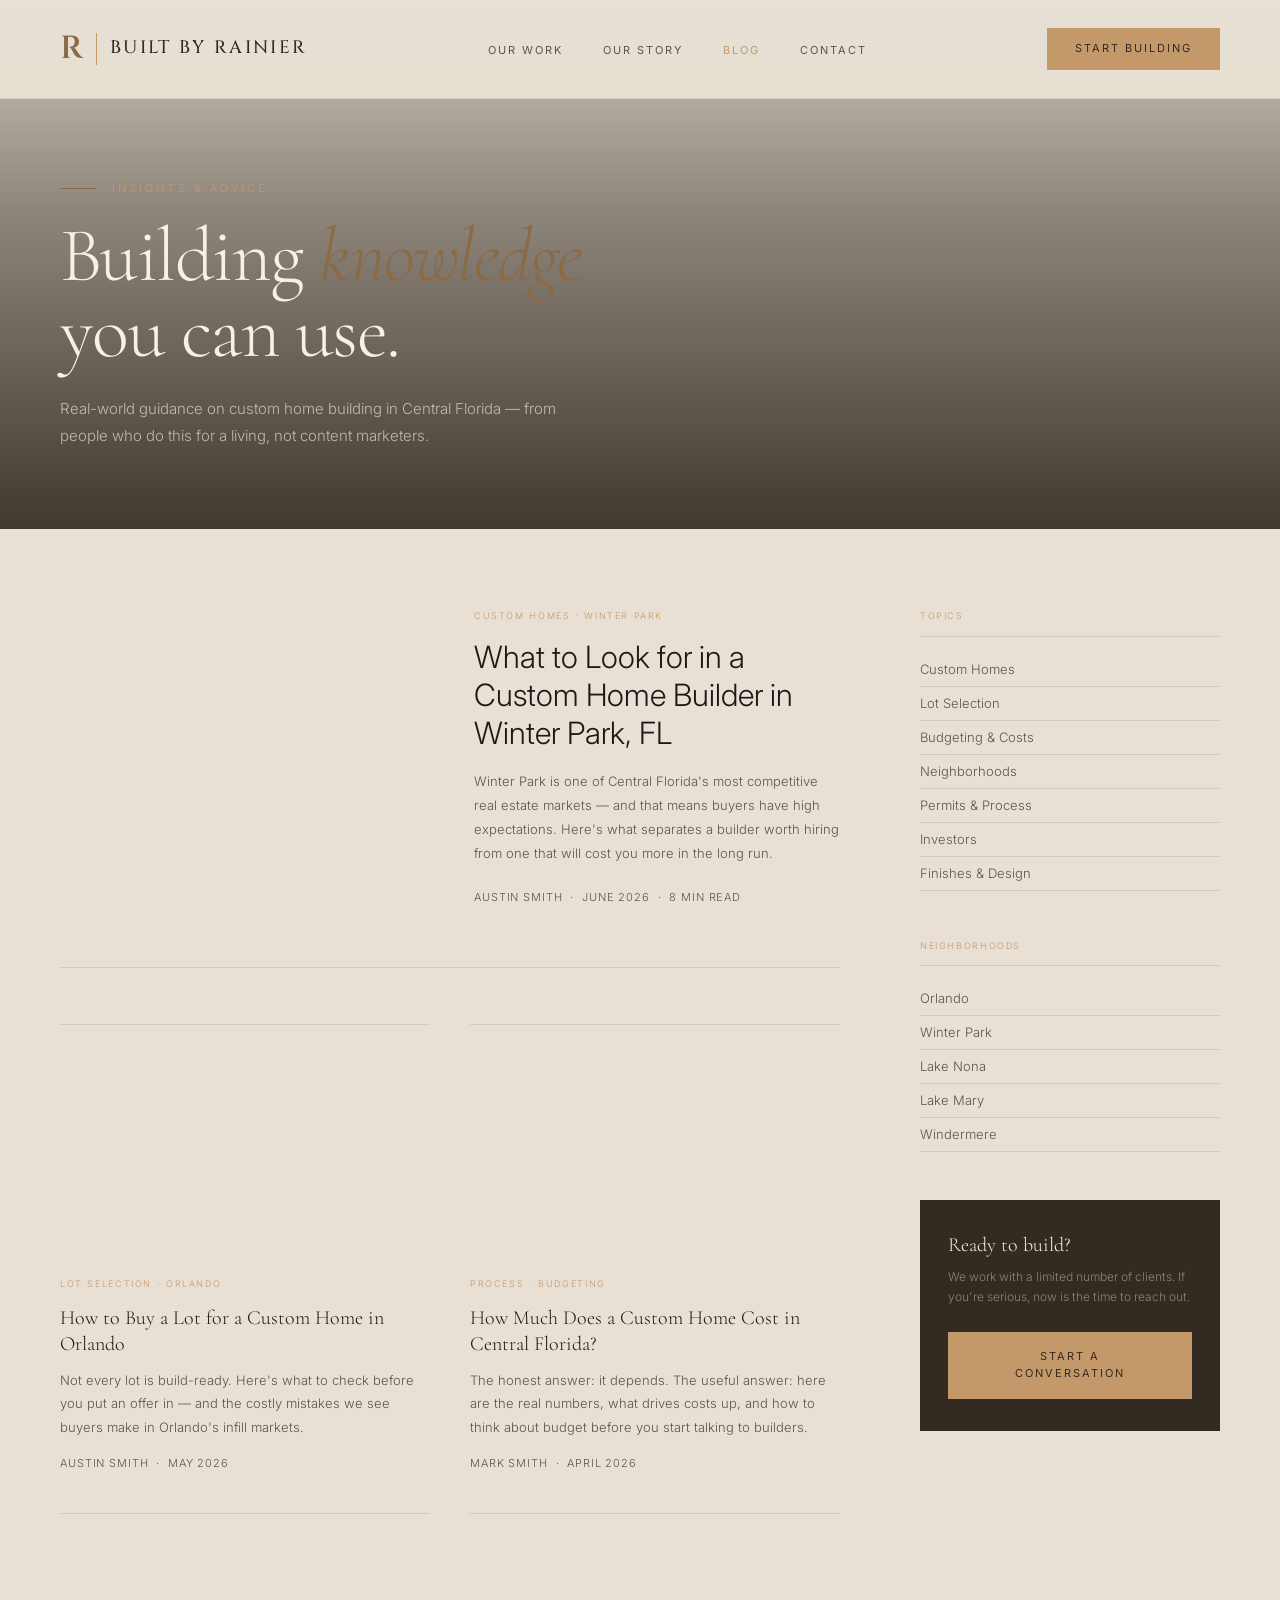
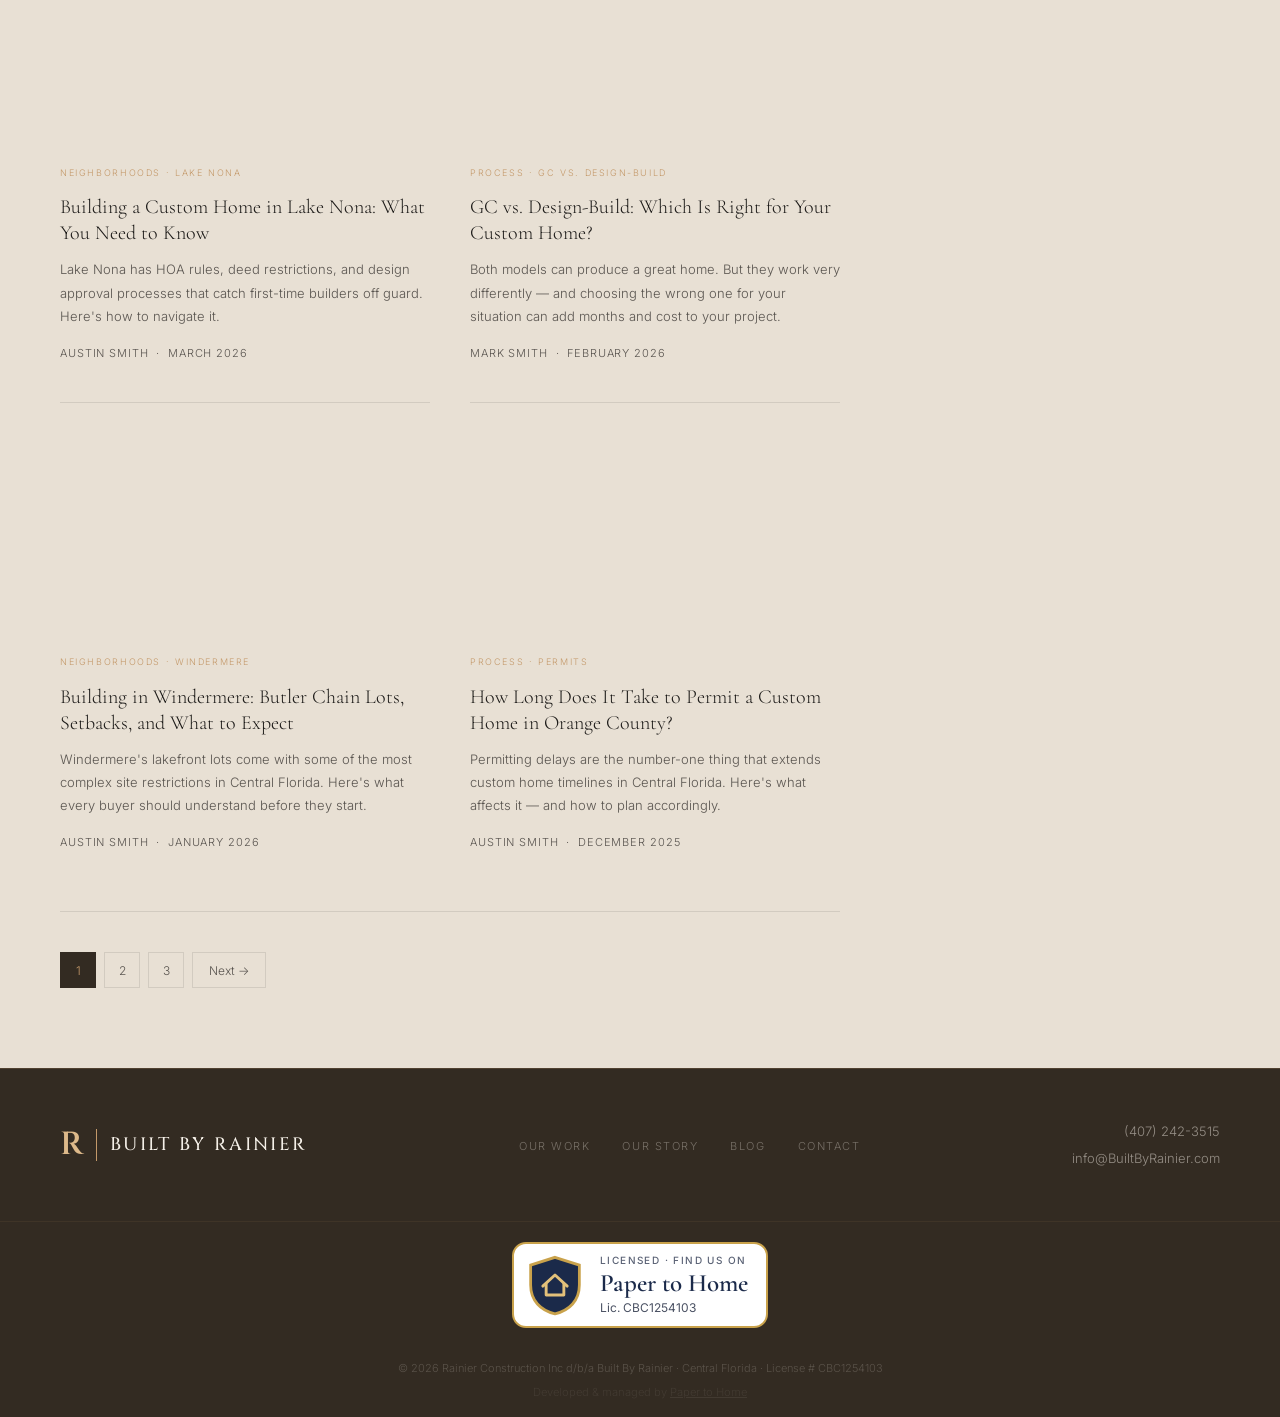
==== commit a11ecfb4: "Rename site to Built By Rainier (d/b/a of Rainier Construction Inc). HOLD: merge only after Sunbiz f" ====
--- a/blog/index.html
+++ b/blog/index.html
@@ -4,7 +4,7 @@
   <meta charset="UTF-8" />
   <meta name="robots" content="noindex" />
   <meta name="viewport" content="width=device-width, initial-scale=1.0" />
-  <title>Blog | Rainier Custom Homes — Custom Home Building in Central Florida</title>
+  <title>Blog | Built By Rainier — Custom Home Building in Central Florida</title>
   <meta name="description" content="Expert insights on custom home building in Orlando, Winter Park, Lake Nona, Lake Mary, and Windermere. From lot selection to finish choices — real advice from real builders." />
   <link rel="preconnect" href="https://fonts.googleapis.com" />
   <link rel="preconnect" href="https://fonts.gstatic.com" crossorigin />
@@ -366,7 +366,7 @@
   </footer>
   <div style="background:var(--dark); padding:16px 60px; border-top:1px solid rgba(196,153,106,0.08);">
     <div class="p2h-badge-wrap"><a class="p2h-badge" href="https://www.papertohome.com/contractors/brevard/rainier-construction-inc" title="Rainier Construction Inc on Paper to Home" aria-label="Licensed, find us on Paper to Home. License CBC1254103"><svg viewBox="0 0 56 56" aria-hidden="true"><path d="M28 3 50 10v18c0 14-9 23-22 26C15 51 6 42 6 28V10Z" fill="#1B2A4A" stroke="#C9A24B" stroke-width="2.5"/><g transform="translate(28 27)" fill="none" stroke="#E2C07A" stroke-width="2.6" stroke-linecap="round" stroke-linejoin="round"><path d="M-11 2 0 -8l11 10"/><path d="M-8 0v10h16V0"/></g></svg><span class="p2h-badge-text"><span class="p2h-badge-kicker">Licensed · Find us on</span><span class="p2h-badge-name">Paper to Home</span><span class="p2h-badge-lic">Lic. CBC1254103</span></span></a></div>
-    <p class="footer-copy">© 2026 Rainier Custom Homes · Central Florida · License # CBC1254103</p>
+    <p class="footer-copy">© 2026 Rainier Construction Inc d/b/a Built By Rainier · Central Florida · License # CBC1254103</p>
     <p class="footer-copy" style="margin-top:6px; opacity:0.4; font-size:0.7rem;">Developed &amp; managed by <a href="https://www.papertohome.com" target="_blank" style="color:inherit;">Paper to Home</a></p>
   </div>
 
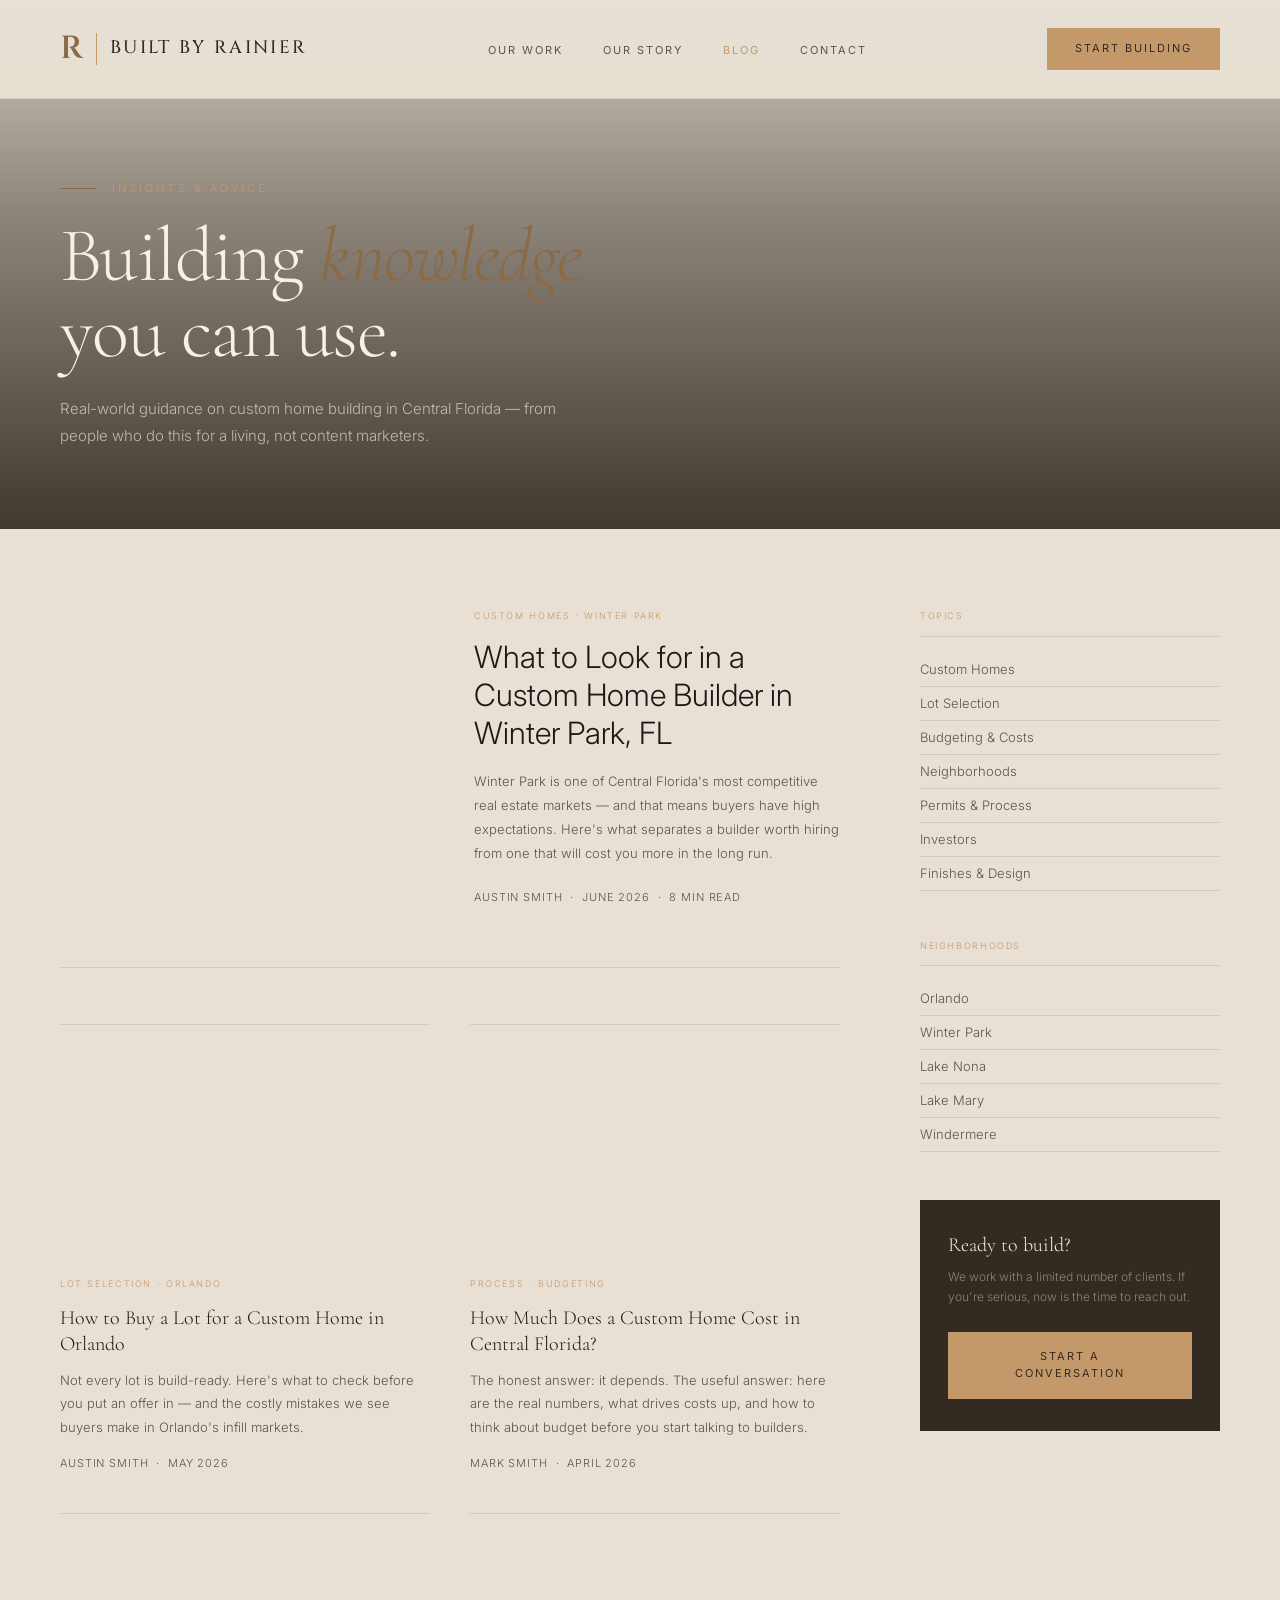
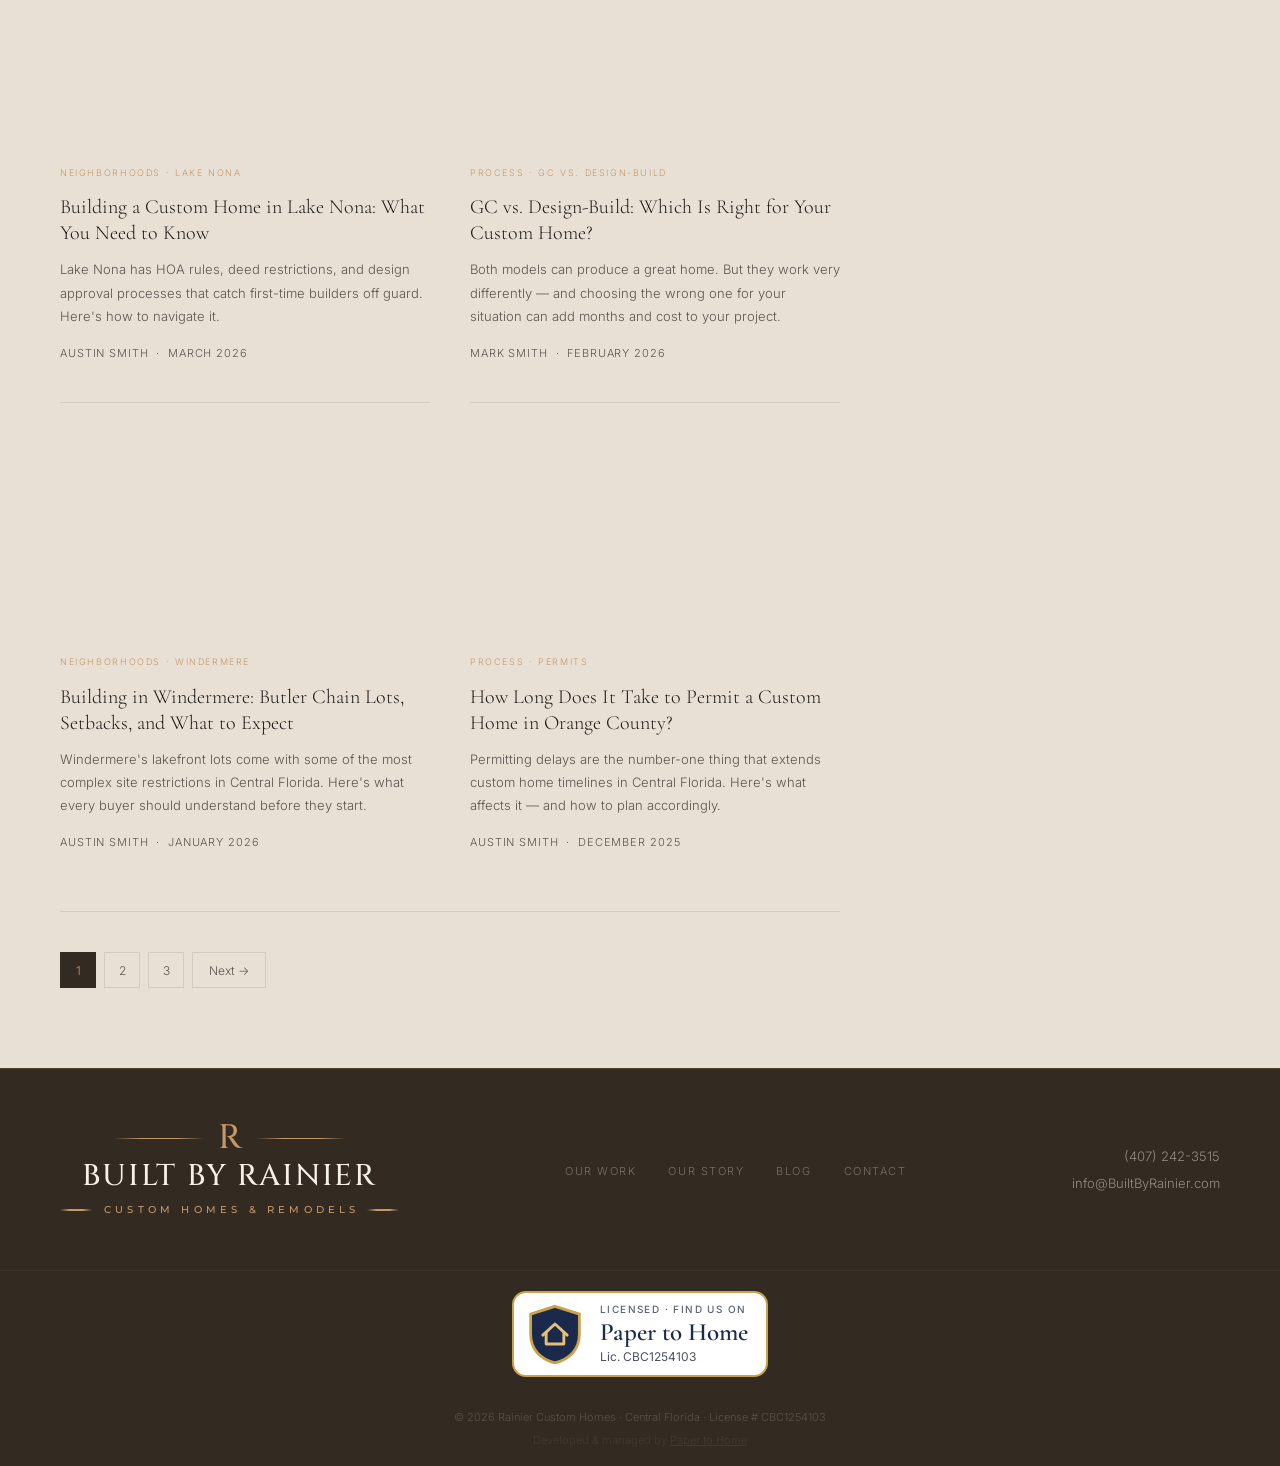
==== commit 09cf5912: "Footer: use Austin's full stacked logo (R, wordmark, Custom Homes & Remodels tagline) Co-Authored-By" ====
--- a/blog/index.html
+++ b/blog/index.html
@@ -4,11 +4,11 @@
   <meta charset="UTF-8" />
   <meta name="robots" content="noindex" />
   <meta name="viewport" content="width=device-width, initial-scale=1.0" />
-  <title>Blog | Built By Rainier — Custom Home Building in Central Florida</title>
+  <title>Blog | Rainier Custom Homes — Custom Home Building in Central Florida</title>
   <meta name="description" content="Expert insights on custom home building in Orlando, Winter Park, Lake Nona, Lake Mary, and Windermere. From lot selection to finish choices — real advice from real builders." />
   <link rel="preconnect" href="https://fonts.googleapis.com" />
   <link rel="preconnect" href="https://fonts.gstatic.com" crossorigin />
-  <link href="https://fonts.googleapis.com/css2?family=Cormorant+Garamond:ital,wght@0,300;0,400;0,600;1,300;1,400&family=Inter:wght@300;400;500&family=Cinzel:wght@500;600&display=swap" rel="stylesheet" />
+  <link href="https://fonts.googleapis.com/css2?family=Cormorant+Garamond:ital,wght@0,300;0,400;0,600;1,300;1,400&family=Inter:wght@300;400;500&family=Cinzel:wght@500;600&family=Montserrat:wght@500&display=swap" rel="stylesheet" />
   <link rel="stylesheet" href="../css/style.css" />
   <style>
     .hero-page {
@@ -352,7 +352,7 @@
 
   <!-- FOOTER -->
   <footer>
-    <div class="footer-brand"><span class="logo-r">R</span><span class="logo-word">Built By Rainier</span></div>
+    <div class="footer-brand brand-stack" aria-label="Built By Rainier, Custom Homes and Remodels"><div class="bs-mark"><span class="bs-ln"></span><span class="bs-r">R</span><span class="bs-ln"></span></div><div class="bs-word">Built By Rainier</div><div class="bs-tag"><span class="bs-ln"></span><span>Custom Homes &amp; Remodels</span><span class="bs-ln"></span></div></div>
     <ul class="footer-nav">
       <li><a href="../work.html">Our Work</a></li>
       <li><a href="../story.html">Our Story</a></li>
@@ -366,7 +366,7 @@
   </footer>
   <div style="background:var(--dark); padding:16px 60px; border-top:1px solid rgba(196,153,106,0.08);">
     <div class="p2h-badge-wrap"><a class="p2h-badge" href="https://www.papertohome.com/contractors/brevard/rainier-construction-inc" title="Rainier Construction Inc on Paper to Home" aria-label="Licensed, find us on Paper to Home. License CBC1254103"><svg viewBox="0 0 56 56" aria-hidden="true"><path d="M28 3 50 10v18c0 14-9 23-22 26C15 51 6 42 6 28V10Z" fill="#1B2A4A" stroke="#C9A24B" stroke-width="2.5"/><g transform="translate(28 27)" fill="none" stroke="#E2C07A" stroke-width="2.6" stroke-linecap="round" stroke-linejoin="round"><path d="M-11 2 0 -8l11 10"/><path d="M-8 0v10h16V0"/></g></svg><span class="p2h-badge-text"><span class="p2h-badge-kicker">Licensed · Find us on</span><span class="p2h-badge-name">Paper to Home</span><span class="p2h-badge-lic">Lic. CBC1254103</span></span></a></div>
-    <p class="footer-copy">© 2026 Rainier Construction Inc d/b/a Built By Rainier · Central Florida · License # CBC1254103</p>
+    <p class="footer-copy">© 2026 Rainier Custom Homes · Central Florida · License # CBC1254103</p>
     <p class="footer-copy" style="margin-top:6px; opacity:0.4; font-size:0.7rem;">Developed &amp; managed by <a href="https://www.papertohome.com" target="_blank" style="color:inherit;">Paper to Home</a></p>
   </div>
 
--- a/css/style.css
+++ b/css/style.css
@@ -165,6 +165,18 @@
 nav.solid .nav-logo .logo-r { color: var(--gold-dim); }
 .footer-brand .logo-r { color: var(--gold-lt); }
 
+/* Full stacked logo (footer) */
+.brand-stack { display: block; text-align: center; white-space: normal; letter-spacing: 0; }
+.bs-mark, .bs-tag { display: flex; align-items: center; justify-content: center; }
+.bs-mark { gap: 14px; }
+.bs-r { font-family: 'Cinzel', serif; font-size: 34px; font-weight: 500; line-height: 1; color: var(--gold); }
+.bs-word { font-family: 'Cinzel', serif; font-size: 30px; font-weight: 500; letter-spacing: 0.06em; line-height: 1.15; margin-top: 4px; color: var(--ink-lt); white-space: nowrap; }
+.bs-tag { gap: 12px; margin-top: 8px; }
+.bs-tag span:not(.bs-ln) { font-family: 'Montserrat', 'Inter', sans-serif; font-size: 10px; font-weight: 500; letter-spacing: 0.42em; margin-right: -0.42em; color: var(--gold); white-space: nowrap; }
+.bs-ln { display: block; height: 1.5px; background: linear-gradient(90deg, transparent, var(--gold) 30%, var(--gold) 70%, transparent); }
+.bs-mark .bs-ln { width: 90px; }
+.bs-tag .bs-ln { width: 32px; }
+
 .nav-links {
   display: flex;
   gap: 40px;
@@ -628,6 +640,11 @@
 
 /* ── RESPONSIVE ── */
 @media (max-width: 960px) {
+  .bs-word { font-size: 24px; }
+  .bs-r { font-size: 28px; }
+  .bs-mark .bs-ln { width: 70px; }
+  .bs-tag span:not(.bs-ln) { font-size: 9px; letter-spacing: 0.32em; margin-right: -0.32em; }
+
   .nav-logo, .footer-brand { font-size: 15px; gap: 10px; }
   .logo-r { font-size: 26px; padding-right: 10px; }
   nav { padding: 20px 24px; }
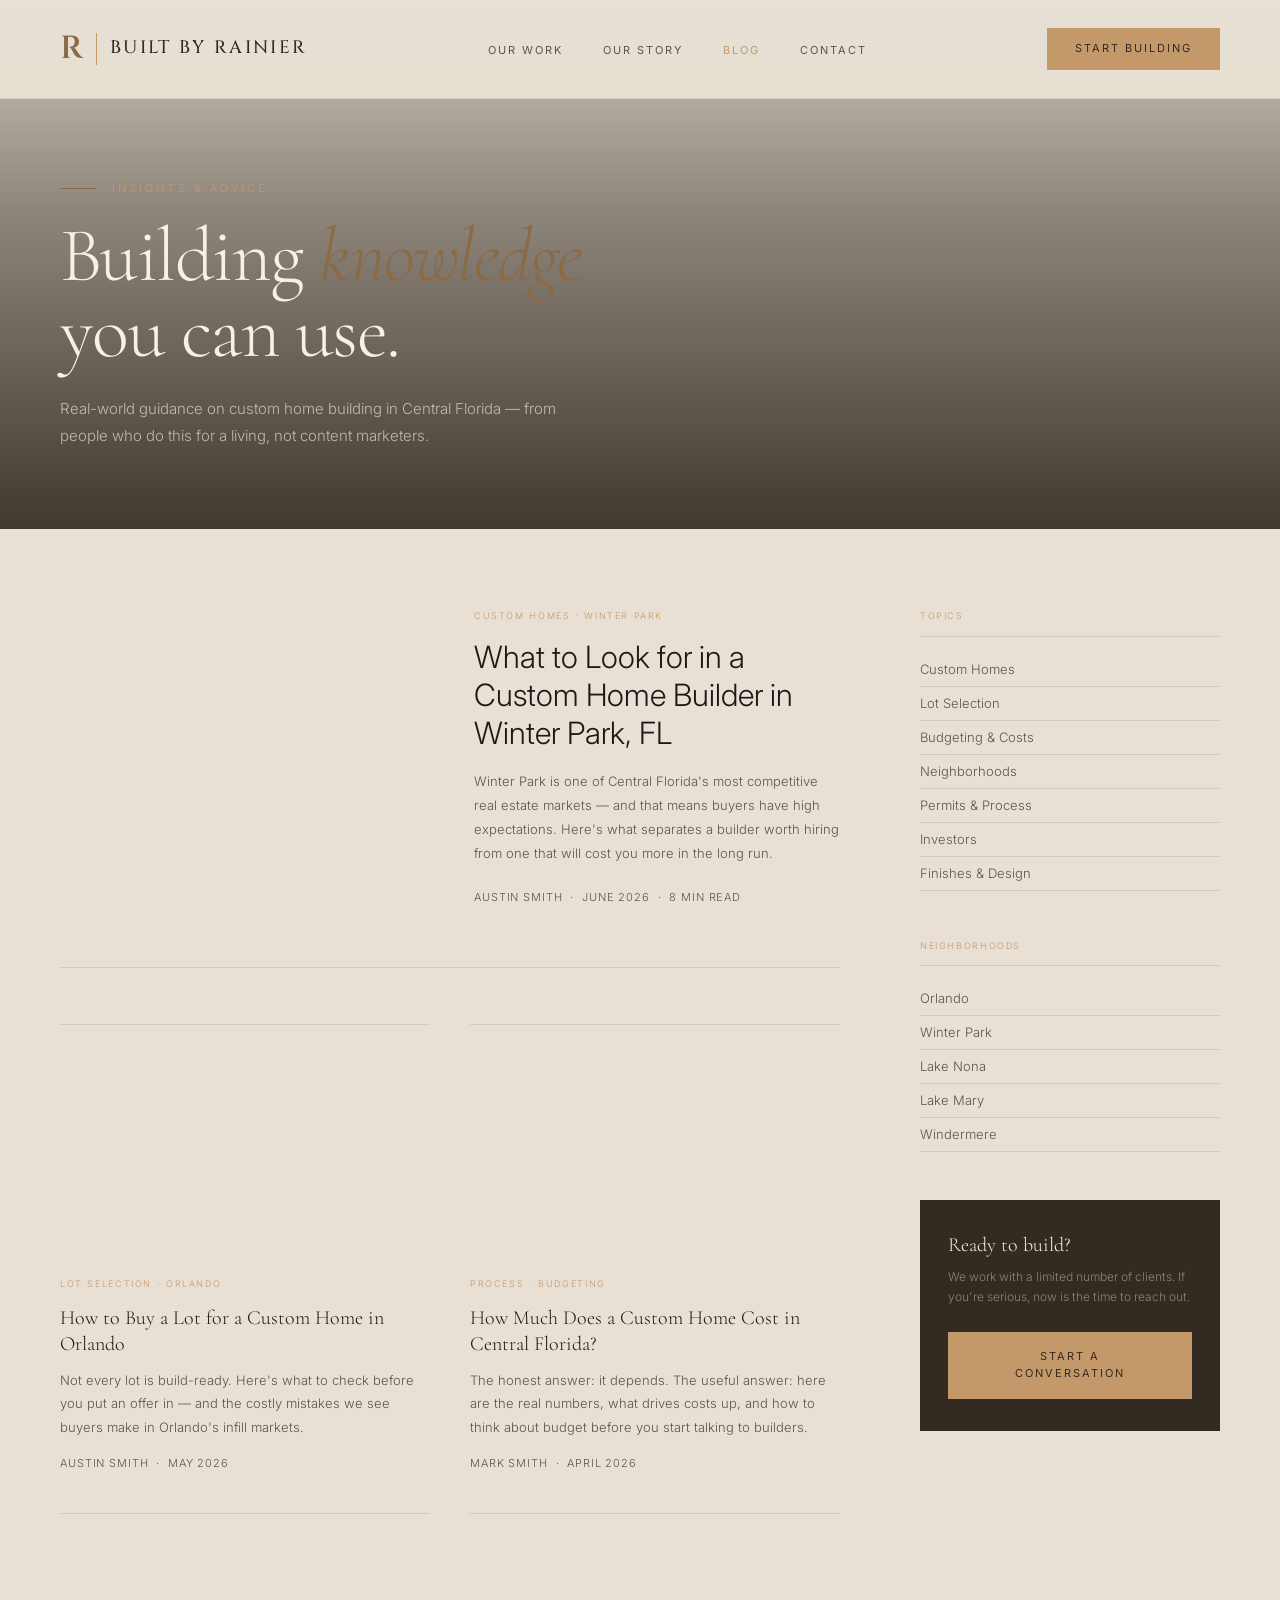
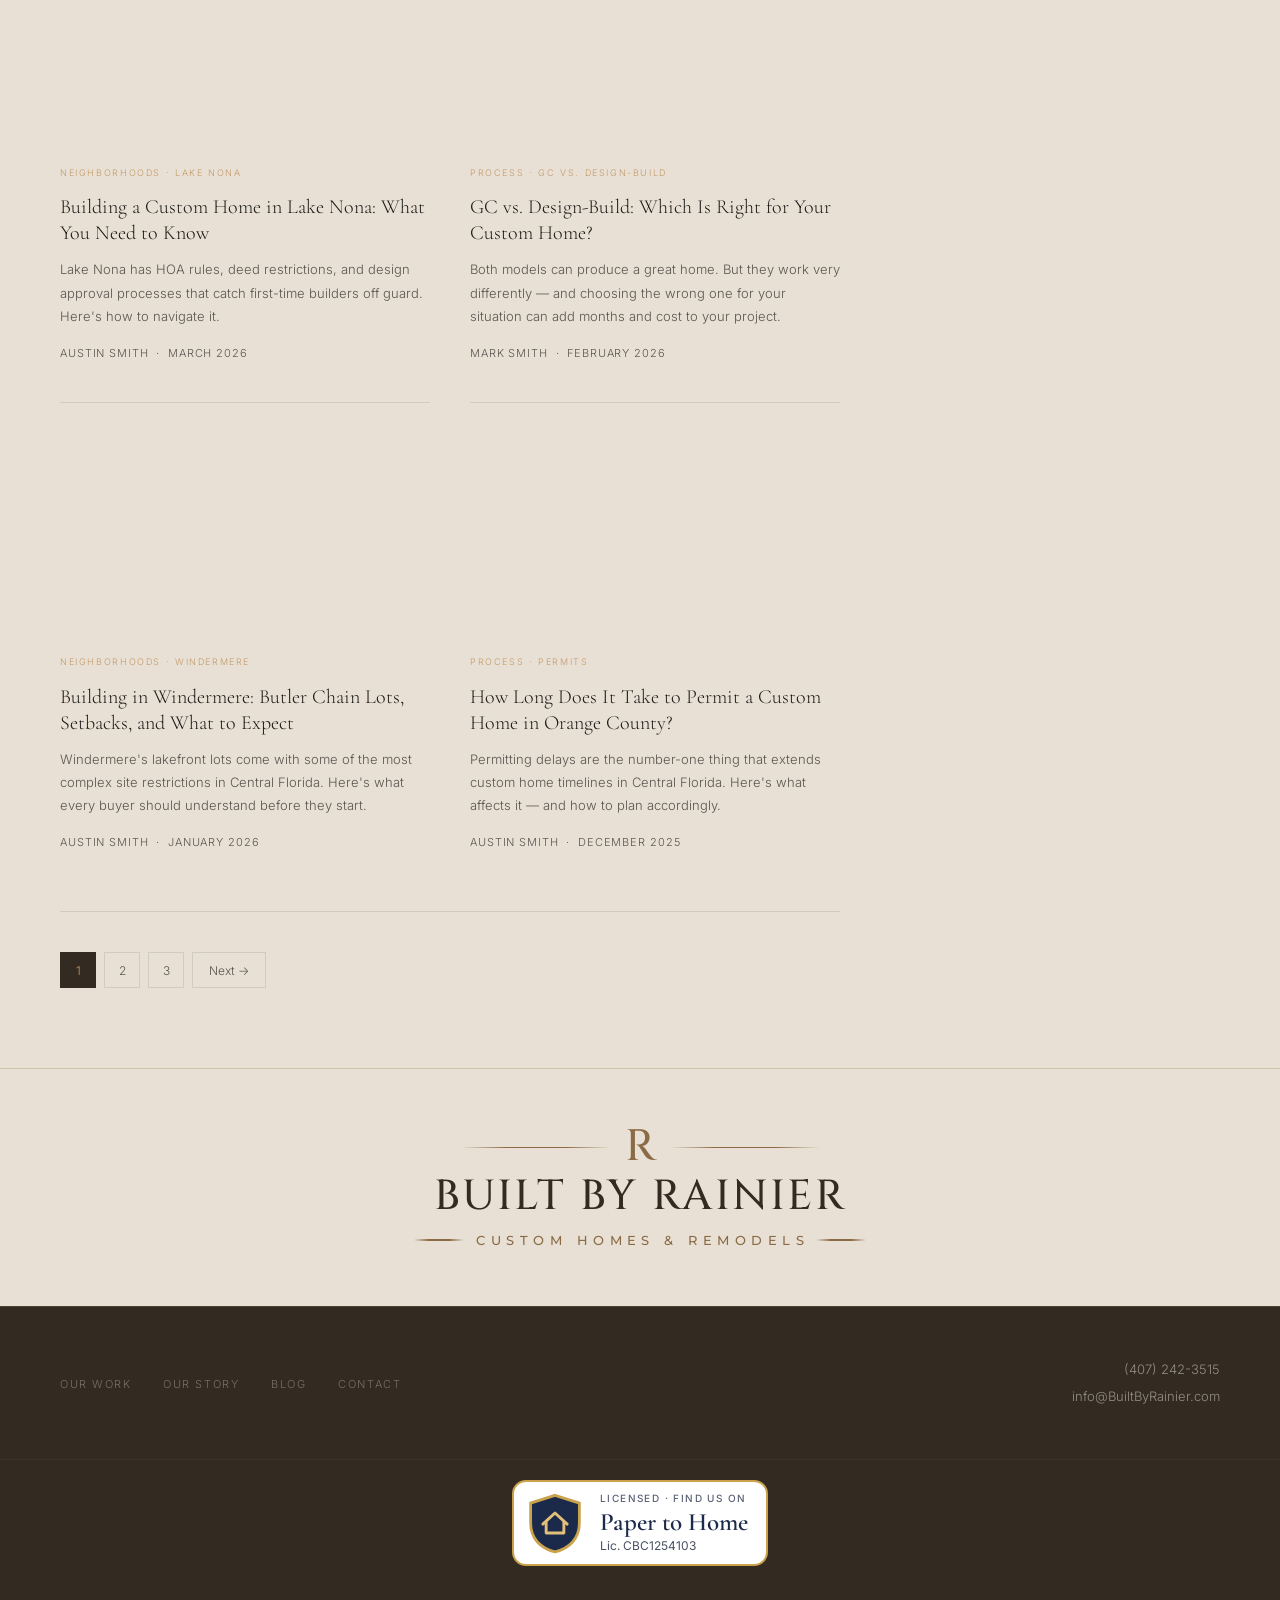
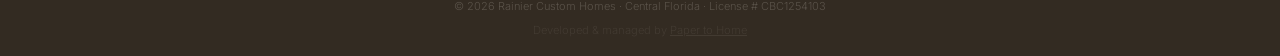
==== commit b78374bf: "Stacked logo: dark-on-cream version (matches Austin's art) on a band above the footer Co-Authored-By" ====
--- a/blog/index.html
+++ b/blog/index.html
@@ -351,9 +351,9 @@
   </div>
 
   <!-- FOOTER -->
+  <div class="brand-band"><div class="brand-stack" aria-label="Built By Rainier, Custom Homes and Remodels"><div class="bs-mark"><span class="bs-ln"></span><span class="bs-r">R</span><span class="bs-ln"></span></div><div class="bs-word">Built By Rainier</div><div class="bs-tag"><span class="bs-ln"></span><span>Custom Homes &amp; Remodels</span><span class="bs-ln"></span></div></div></div>
   <footer>
-    <div class="footer-brand brand-stack" aria-label="Built By Rainier, Custom Homes and Remodels"><div class="bs-mark"><span class="bs-ln"></span><span class="bs-r">R</span><span class="bs-ln"></span></div><div class="bs-word">Built By Rainier</div><div class="bs-tag"><span class="bs-ln"></span><span>Custom Homes &amp; Remodels</span><span class="bs-ln"></span></div></div>
-    <ul class="footer-nav">
+        <ul class="footer-nav">
       <li><a href="../work.html">Our Work</a></li>
       <li><a href="../story.html">Our Story</a></li>
       <li><a href="index.html">Blog</a></li>
--- a/css/style.css
+++ b/css/style.css
@@ -165,17 +165,18 @@
 nav.solid .nav-logo .logo-r { color: var(--gold-dim); }
 .footer-brand .logo-r { color: var(--gold-lt); }
 
-/* Full stacked logo (footer) */
-.brand-stack { display: block; text-align: center; white-space: normal; letter-spacing: 0; }
+/* Full stacked logo — dark version on a cream band above the footer */
+.brand-band { background: var(--bg); padding: 56px 24px; border-top: 1px solid rgba(139,106,70,0.25); }
+.brand-stack { display: block; text-align: center; text-transform: uppercase; white-space: normal; letter-spacing: 0; }
 .bs-mark, .bs-tag { display: flex; align-items: center; justify-content: center; }
 .bs-mark { gap: 14px; }
-.bs-r { font-family: 'Cinzel', serif; font-size: 34px; font-weight: 500; line-height: 1; color: var(--gold); }
-.bs-word { font-family: 'Cinzel', serif; font-size: 30px; font-weight: 500; letter-spacing: 0.06em; line-height: 1.15; margin-top: 4px; color: var(--ink-lt); white-space: nowrap; }
+.bs-r { font-family: 'Cinzel', serif; font-size: 44px; font-weight: 500; line-height: 1; color: var(--gold-dim); }
+.bs-word { font-family: 'Cinzel', serif; font-size: 42px; font-weight: 500; letter-spacing: 0.06em; line-height: 1.15; margin-top: 4px; color: var(--dark); white-space: nowrap; }
 .bs-tag { gap: 12px; margin-top: 8px; }
-.bs-tag span:not(.bs-ln) { font-family: 'Montserrat', 'Inter', sans-serif; font-size: 10px; font-weight: 500; letter-spacing: 0.42em; margin-right: -0.42em; color: var(--gold); white-space: nowrap; }
-.bs-ln { display: block; height: 1.5px; background: linear-gradient(90deg, transparent, var(--gold) 30%, var(--gold) 70%, transparent); }
-.bs-mark .bs-ln { width: 90px; }
-.bs-tag .bs-ln { width: 32px; }
+.bs-tag span:not(.bs-ln) { font-family: 'Montserrat', 'Inter', sans-serif; font-size: 13px; font-weight: 500; letter-spacing: 0.42em; margin-right: -0.42em; color: var(--gold-dim); white-space: nowrap; }
+.bs-ln { display: block; height: 1.5px; background: linear-gradient(90deg, transparent, var(--gold-dim) 30%, var(--gold-dim) 70%, transparent); }
+.bs-mark .bs-ln { width: 150px; }
+.bs-tag .bs-ln { width: 50px; }
 
 .nav-links {
   display: flex;
